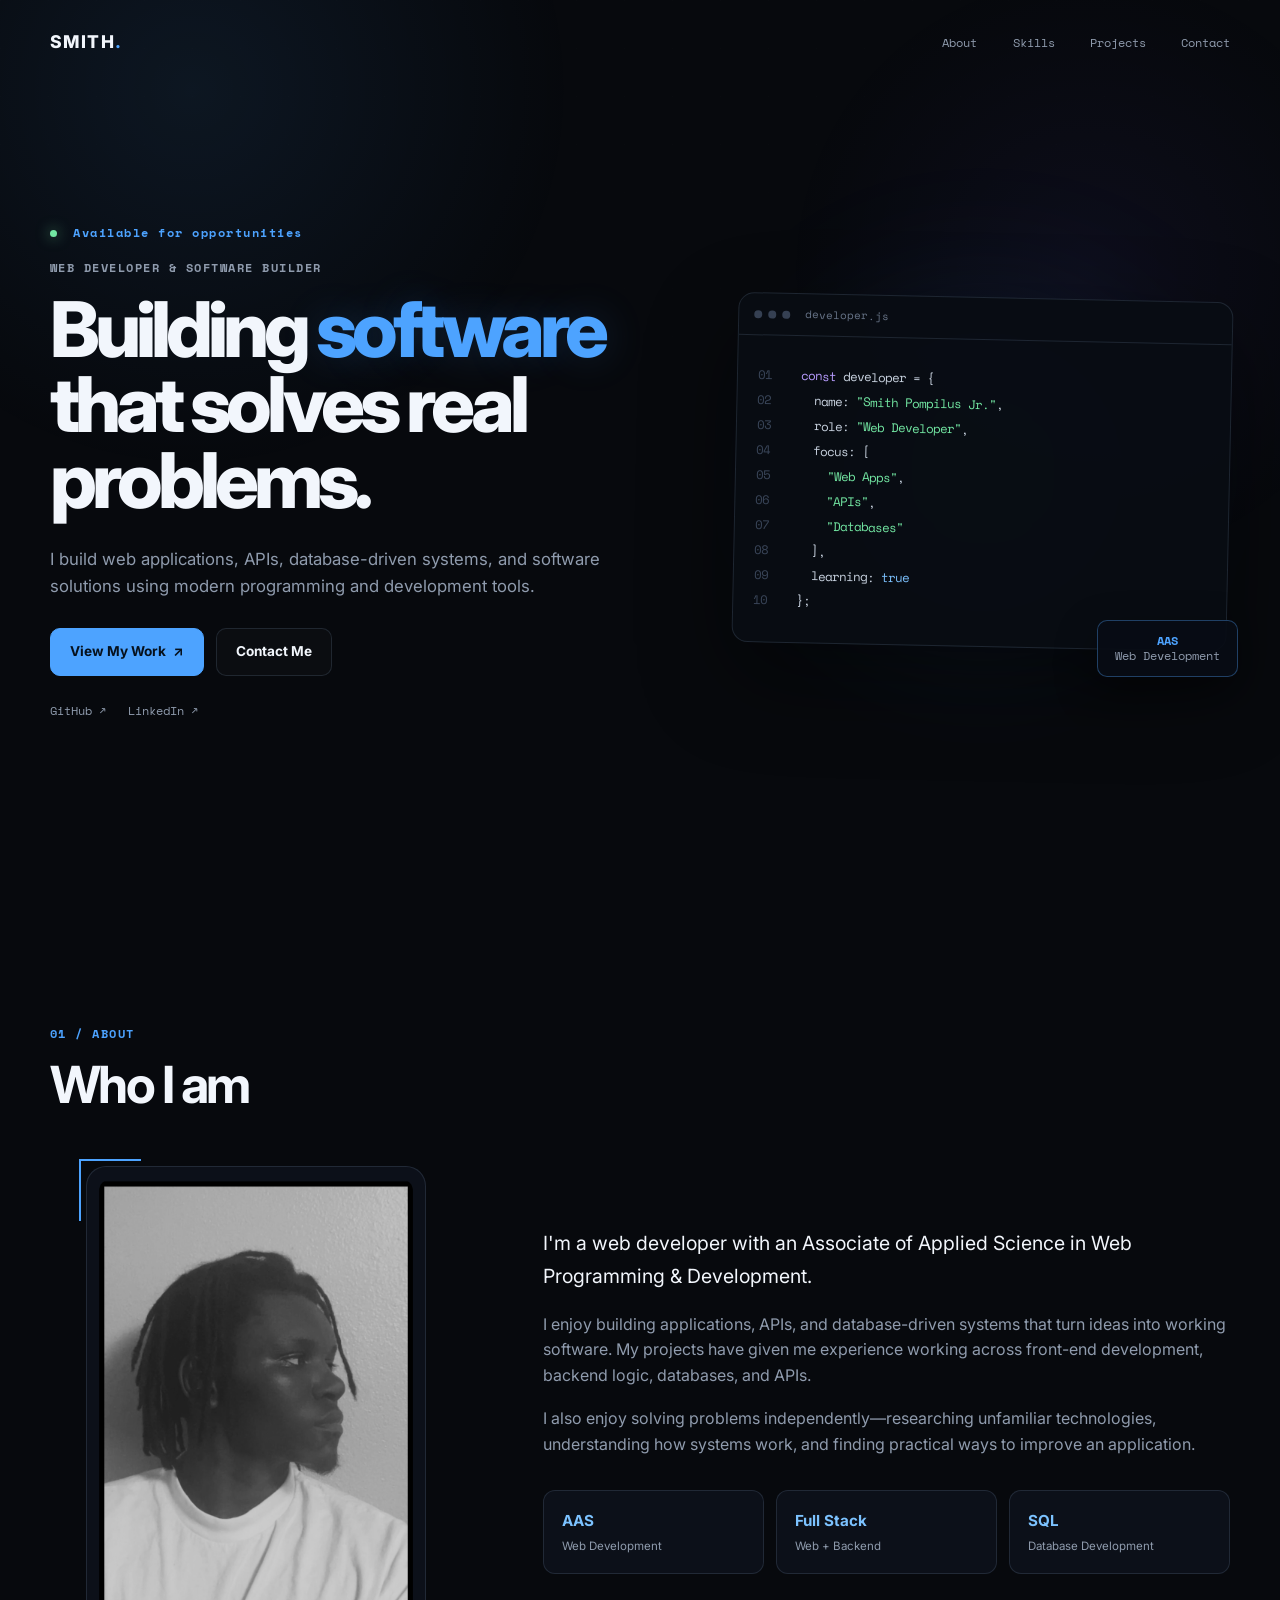
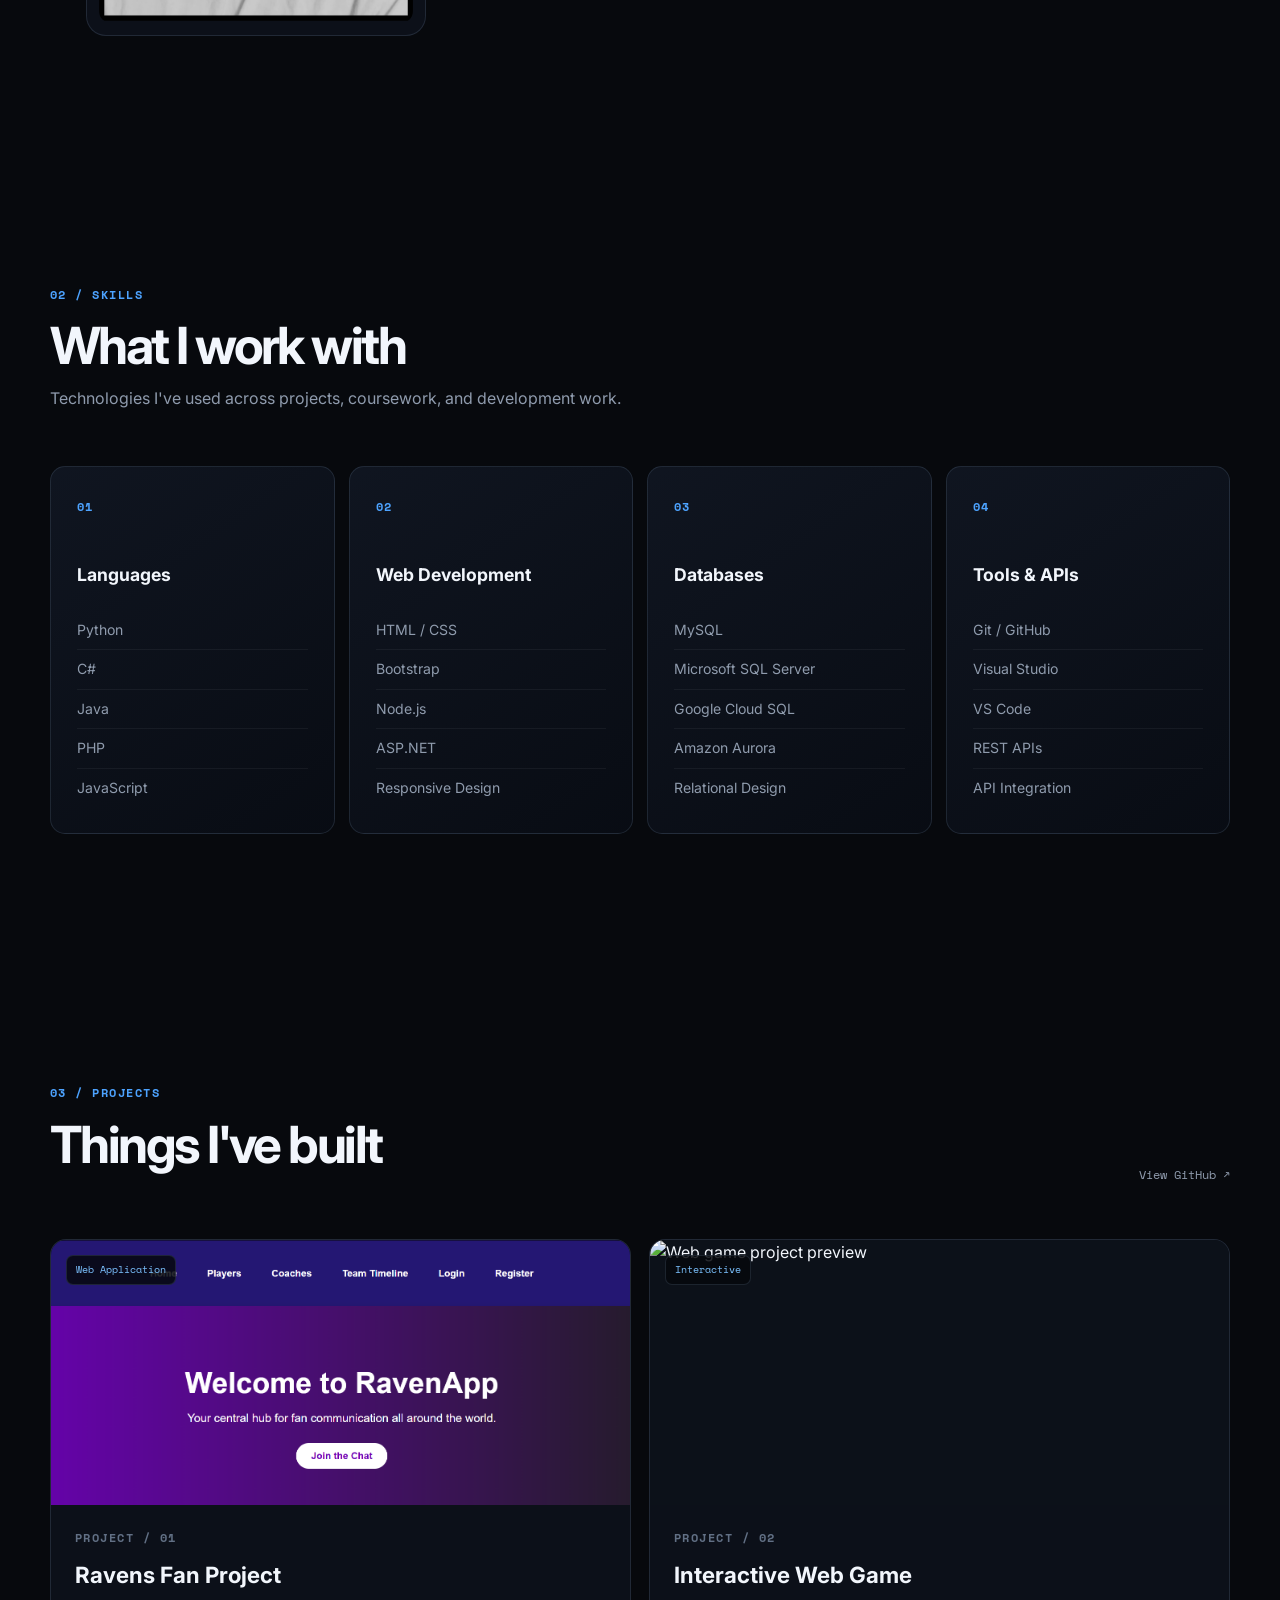
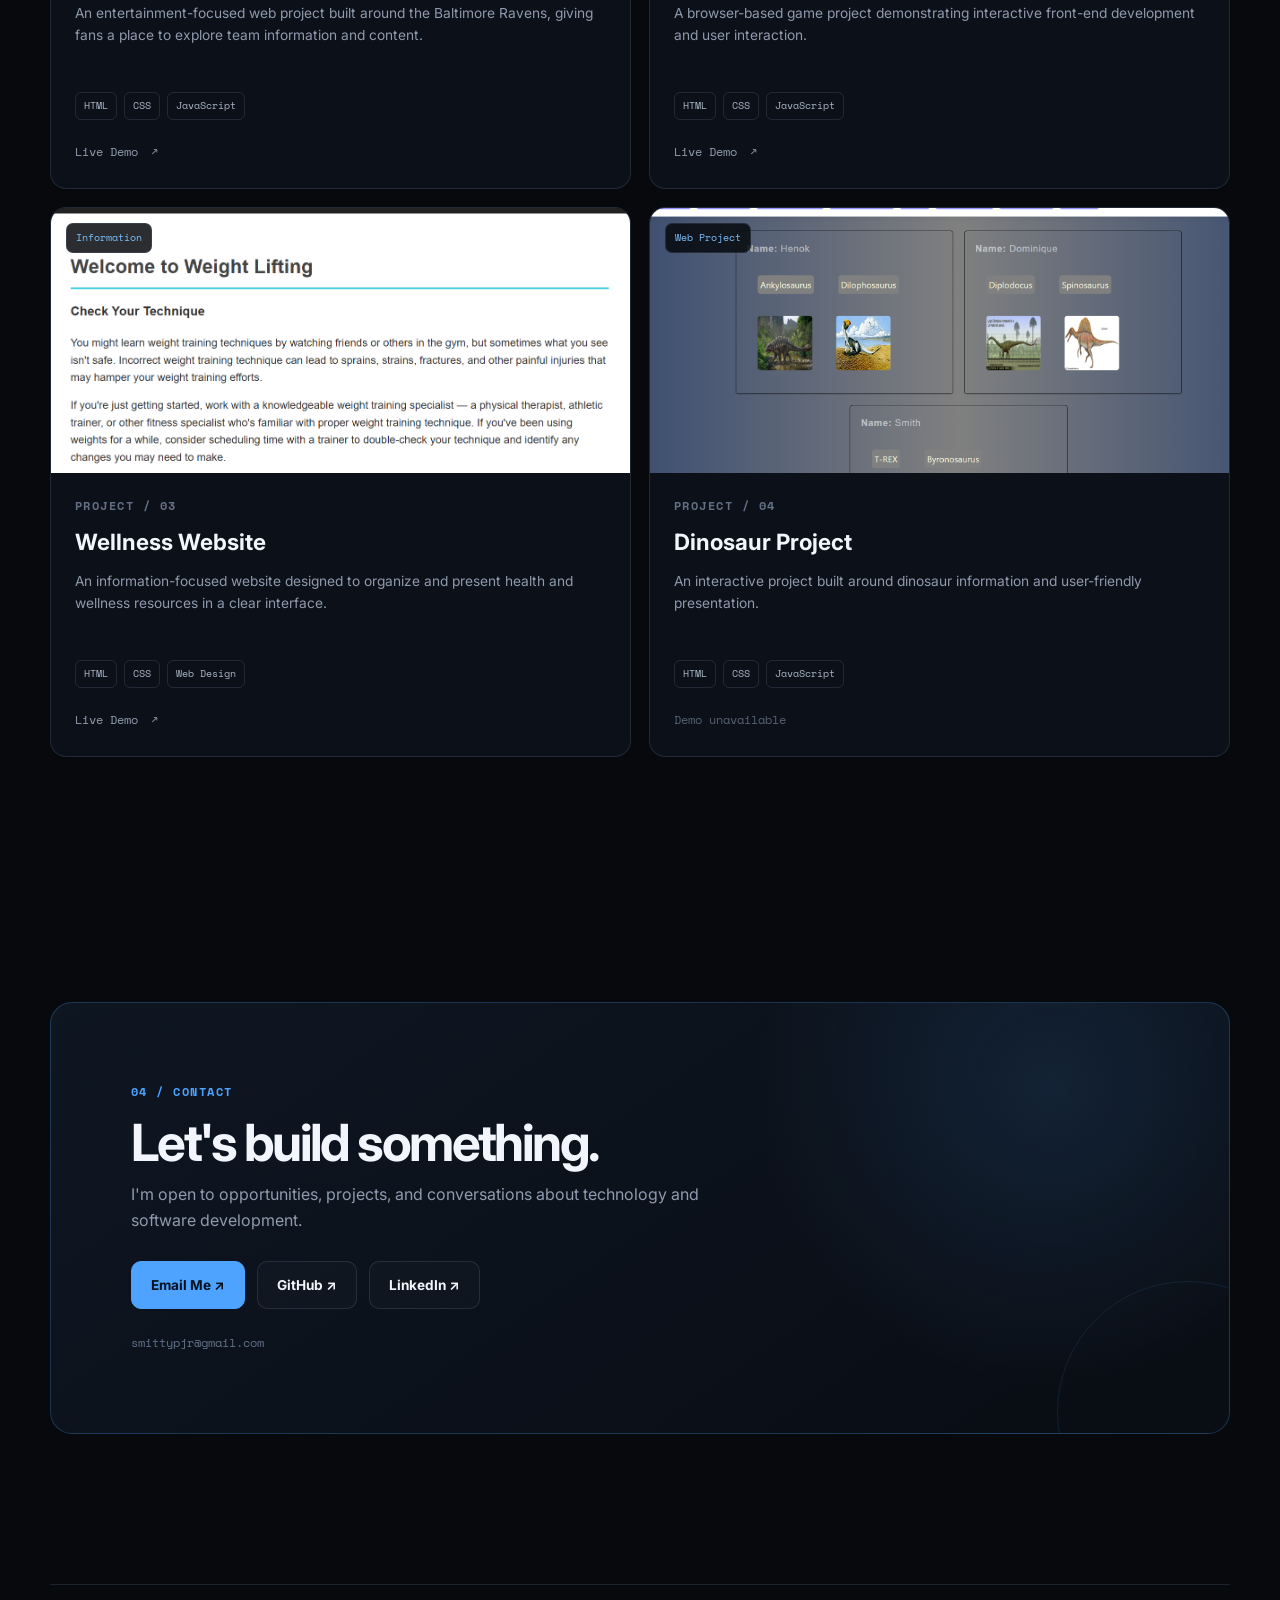
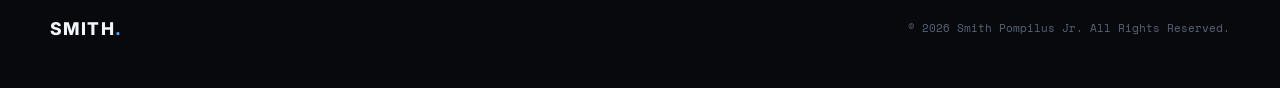
==== index.html @ b2de681a "new" ====
<!DOCTYPE html>
<html lang="en">
<head>
  <meta charset="UTF-8" />
  <meta name="viewport" content="width=device-width, initial-scale=1.0" />
  <meta name="description" content="Smith Pompilus Jr. — Web Developer & Software Builder." />
  <title>Smith Pompilus Jr. | Web Developer</title>
  <link rel="stylesheet" href="css/styles.css" />
  <link rel="stylesheet" href="css/mediaqueries.css" />
  <link rel="icon" type="image/x-icon" href="favicon.ico" />
</head>

<body>
  <div class="background-grid"></div>

  <nav id="desktop-nav" class="site-nav">
    <a class="logo" href="#profile">SMITH<span>.</span></a>
    <ul class="nav-links">
      <li><a href="#about">About</a></li>
      <li><a href="#skills">Skills</a></li>
      <li><a href="#projects">Projects</a></li>
      <li><a href="#contact">Contact</a></li>
    </ul>
  </nav>

  <nav id="hamburger-nav" class="site-nav">
    <a class="logo" href="#profile">SMITH<span>.</span></a>
    <div class="hamburger-menu">
      <button class="hamburger-icon" aria-label="Open navigation menu" onclick="toggleMenu()">
        <span></span><span></span><span></span>
      </button>
      <ul class="menu-links">
        <li><a href="#about" onclick="toggleMenu()">About</a></li>
        <li><a href="#skills" onclick="toggleMenu()">Skills</a></li>
        <li><a href="#projects" onclick="toggleMenu()">Projects</a></li>
        <li><a href="#contact" onclick="toggleMenu()">Contact</a></li>
      </ul>
    </div>
  </nav>

  <main>
    <section id="profile" class="hero section-shell">
      <div class="hero-copy">
        <p class="eyebrow"><span class="status-dot"></span> Available for opportunities</p>
        <p class="hero-kicker">WEB DEVELOPER &amp; SOFTWARE BUILDER</p>
        <h1>Building <span>software</span> that solves real problems.</h1>
        <p class="hero-description">
          I build web applications, APIs, database-driven systems, and software
          solutions using modern programming and development tools.
        </p>

        <div class="btn-container">
          <a class="btn btn-primary" href="#projects">View My Work <span>↗</span></a>
          <a class="btn btn-secondary" href="#contact">Contact Me</a>
        </div>

        <div id="socials-container" class="social-links">
          <a href="https://github.com/jr23ps?tab=repositories" target="_blank" rel="noopener noreferrer">GitHub ↗</a>
          <a href="https://www.linkedin.com/feed/" target="_blank" rel="noopener noreferrer">LinkedIn ↗</a>
        </div>
      </div>

      <div class="hero-visual">
        <div class="visual-glow"></div>
        <div class="code-window">
          <div class="window-bar">
            <div class="window-dots"><i></i><i></i><i></i></div>
            <span>developer.js</span>
          </div>
          <div class="code-content">
            <p><span class="line-number">01</span><span class="purple">const</span> developer = {</p>
            <p><span class="line-number">02</span>&nbsp;&nbsp;name: <span class="green">"Smith Pompilus Jr."</span>,</p>
            <p><span class="line-number">03</span>&nbsp;&nbsp;role: <span class="green">"Web Developer"</span>,</p>
            <p><span class="line-number">04</span>&nbsp;&nbsp;focus: [</p>
            <p><span class="line-number">05</span>&nbsp;&nbsp;&nbsp;&nbsp;<span class="green">"Web Apps"</span>,</p>
            <p><span class="line-number">06</span>&nbsp;&nbsp;&nbsp;&nbsp;<span class="green">"APIs"</span>,</p>
            <p><span class="line-number">07</span>&nbsp;&nbsp;&nbsp;&nbsp;<span class="green">"Databases"</span></p>
            <p><span class="line-number">08</span>&nbsp;&nbsp;],</p>
            <p><span class="line-number">09</span>&nbsp;&nbsp;learning: <span class="blue">true</span></p>
            <p><span class="line-number">10</span>};</p>
          </div>
        </div>
        <div class="hero-badge">AAS<br /><span>Web Development</span></div>
      </div>
    </section>

    <section id="about" class="section-shell content-section">
      <div class="section-heading">
        <p class="eyebrow">01 / ABOUT</p>
        <h2>Who I am</h2>
      </div>

      <div class="about-grid">
        <div class="about-image-wrap">
          <div class="image-frame">
            <img src="./assets/pic.PNG" alt="Smith Pompilus Jr." />
          </div>
        </div>

        <div class="about-copy">
          <p class="lead">
            I'm a web developer with an Associate of Applied Science in Web
            Programming &amp; Development.
          </p>
          <p>
            I enjoy building applications, APIs, and database-driven systems
            that turn ideas into working software. My projects have given me
            experience working across front-end development, backend logic,
            databases, and APIs.
          </p>
          <p>
            I also enjoy solving problems independently—researching unfamiliar
            technologies, understanding how systems work, and finding practical
            ways to improve an application.
          </p>

          <div class="about-stats">
            <div>
              <strong>AAS</strong>
              <span>Web Development</span>
            </div>
            <div>
              <strong>Full Stack</strong>
              <span>Web + Backend</span>
            </div>
            <div>
              <strong>SQL</strong>
              <span>Database Development</span>
            </div>
          </div>
        </div>
      </div>
    </section>

    <section id="skills" class="section-shell content-section">
      <div class="section-heading">
        <p class="eyebrow">02 / SKILLS</p>
        <h2>What I work with</h2>
        <p>Technologies I've used across projects, coursework, and development work.</p>
      </div>

      <div class="skills-grid">
        <article class="skill-card">
          <span class="skill-number">01</span>
          <h3>Languages</h3>
          <ul>
            <li>Python</li>
            <li>C#</li>
            <li>Java</li>
            <li>PHP</li>
            <li>JavaScript</li>
          </ul>
        </article>

        <article class="skill-card">
          <span class="skill-number">02</span>
          <h3>Web Development</h3>
          <ul>
            <li>HTML / CSS</li>
            <li>Bootstrap</li>
            <li>Node.js</li>
            <li>ASP.NET</li>
            <li>Responsive Design</li>
          </ul>
        </article>

        <article class="skill-card">
          <span class="skill-number">03</span>
          <h3>Databases</h3>
          <ul>
            <li>MySQL</li>
            <li>Microsoft SQL Server</li>
            <li>Google Cloud SQL</li>
            <li>Amazon Aurora</li>
            <li>Relational Design</li>
          </ul>
        </article>

        <article class="skill-card">
          <span class="skill-number">04</span>
          <h3>Tools &amp; APIs</h3>
          <ul>
            <li>Git / GitHub</li>
            <li>Visual Studio</li>
            <li>VS Code</li>
            <li>REST APIs</li>
            <li>API Integration</li>
          </ul>
        </article>
      </div>
    </section>

    <section id="projects" class="section-shell content-section">
      <div class="section-heading project-heading">
        <div>
          <p class="eyebrow">03 / PROJECTS</p>
          <h2>Things I've built</h2>
        </div>
        <a class="text-link" href="https://github.com/jr23ps?tab=repositories" target="_blank" rel="noopener noreferrer">View GitHub ↗</a>
      </div>

      <div class="projects-grid">
        <article class="project-card project-featured">
          <div class="project-image">
            <img src="./assets/RA.png" alt="Ravens project preview" />
            <span class="project-tag">Web Application</span>
          </div>
          <div class="project-body">
            <p class="project-index">PROJECT / 01</p>
            <h3>Ravens Fan Project</h3>
            <p>
              An entertainment-focused web project built around the Baltimore
              Ravens, giving fans a place to explore team information and content.
            </p>
            <div class="tech-tags"><span>HTML</span><span>CSS</span><span>JavaScript</span></div>
            <a class="project-link" href="https://smithpompilus.com/PMT/app/" target="_blank" rel="noopener noreferrer">Live Demo <span>↗</span></a>
          </div>
        </article>

        <article class="project-card">
          <div class="project-image">
            <img src="https://github.com/sergiss/hide-and-seek/blob/master/hide-and-seek.gif?raw=true" alt="Web game project preview" />
            <span class="project-tag">Interactive</span>
          </div>
          <div class="project-body">
            <p class="project-index">PROJECT / 02</p>
            <h3>Interactive Web Game</h3>
            <p>
              A browser-based game project demonstrating interactive front-end
              development and user interaction.
            </p>
            <div class="tech-tags"><span>HTML</span><span>CSS</span><span>JavaScript</span></div>
            <a class="project-link" href="https://jr23ps.github.io/hide-and-seek-master/" target="_blank" rel="noopener noreferrer">Live Demo <span>↗</span></a>
          </div>
        </article>

        <article class="project-card">
          <div class="project-image">
            <img src="./assets/WL.png" alt="Wellness project preview" />
            <span class="project-tag">Information</span>
          </div>
          <div class="project-body">
            <p class="project-index">PROJECT / 03</p>
            <h3>Wellness Website</h3>
            <p>
              An information-focused website designed to organize and present
              health and wellness resources in a clear interface.
            </p>
            <div class="tech-tags"><span>HTML</span><span>CSS</span><span>Web Design</span></div>
            <a class="project-link" href="https://smithpompilus.com/webscript/GroupProject/index.html" target="_blank" rel="noopener noreferrer">Live Demo <span>↗</span></a>
          </div>
        </article>

        <article class="project-card">
          <div class="project-image">
            <img src="./assets/SP.png" alt="Dinosaur project preview" />
            <span class="project-tag">Web Project</span>
          </div>
          <div class="project-body">
            <p class="project-index">PROJECT / 04</p>
            <h3>Dinosaur Project</h3>
            <p>
              An interactive project built around dinosaur information and
              user-friendly presentation.
            </p>
            <div class="tech-tags"><span>HTML</span><span>CSS</span><span>JavaScript</span></div>
            <span class="project-link disabled">Demo unavailable</span>
          </div>
        </article>
      </div>
    </section>

    <section id="contact" class="section-shell contact-section">
      <div class="contact-panel">
        <p class="eyebrow">04 / CONTACT</p>
        <h2>Let's build something.</h2>
        <p>
          I'm open to opportunities, projects, and conversations about
          technology and software development.
        </p>

        <div class="contact-actions">
          <a class="btn btn-primary" href="mailto:smittypjr@gmail.com">Email Me ↗</a>
          <a class="btn btn-secondary" href="https://github.com/jr23ps?tab=repositories" target="_blank" rel="noopener noreferrer">GitHub ↗</a>
          <a class="btn btn-secondary" href="https://www.linkedin.com/feed/" target="_blank" rel="noopener noreferrer">LinkedIn ↗</a>
        </div>

        <p class="contact-email">smittypjr@gmail.com</p>
      </div>
    </section>
  </main>

  <footer>
    <a class="logo" href="#profile">SMITH<span>.</span></a>
    <p>© 2026 Smith Pompilus Jr. All Rights Reserved.</p>
  </footer>

  <script src="script.js"></script>
</body>
</html>
---- css/styles.css ----
@import url("https://fonts.googleapis.com/css2?family=Inter:wght@400;500;600;700;800&family=Space+Mono:wght@400;700&display=swap");

:root {
  --bg: #07090d;
  --bg-soft: #0b0f16;
  --card: rgba(14, 19, 29, 0.82);
  --card-hover: #101827;
  --border: rgba(130, 154, 190, 0.18);
  --text: #f2f6fc;
  --muted: #8f9bad;
  --accent: #4da3ff;
  --accent-bright: #7cc2ff;
  --accent-soft: rgba(77, 163, 255, 0.12);
  --green: #72e6a2;
  --purple: #b89cff;
  --max-width: 1180px;
}

* {
  box-sizing: border-box;
  margin: 0;
  padding: 0;
}

html {
  scroll-behavior: smooth;
  scroll-padding-top: 90px;
}

body {
  min-height: 100vh;
  overflow-x: hidden;
  background: var(--bg);
  color: var(--text);
  font-family: "Inter", sans-serif;
  line-height: 1.6;
}

body::before {
  position: fixed;
  inset: 0;
  z-index: -3;
  content: "";
  background:
    radial-gradient(circle at 15% 10%, rgba(77, 163, 255, 0.09), transparent 28%),
    radial-gradient(circle at 85% 30%, rgba(122, 92, 255, 0.06), transparent 24%);
  pointer-events: none;
}

.background-grid {
  position: fixed;
  inset: 0;
  z-index: -2;
  opacity: 0.32;
  background-image:
    linear-gradient(rgba(255,255,255,0.025) 1px, transparent 1px),
    linear-gradient(90deg, rgba(255,255,255,0.025) 1px, transparent 1px);
  background-size: 48px 48px;
  mask-image: linear-gradient(to bottom, black, transparent 90%);
  pointer-events: none;
}

a {
  color: inherit;
  text-decoration: none;
}

button,
a {
  -webkit-tap-highlight-color: transparent;
}

.site-nav {
  width: min(var(--max-width), calc(100% - 48px));
  height: 84px;
  margin: 0 auto;
  display: flex;
  align-items: center;
  justify-content: space-between;
  position: relative;
  z-index: 10;
}

.logo {
  color: var(--text);
  font-size: 1.1rem;
  font-weight: 800;
  letter-spacing: 0.08em;
}

.logo span {
  color: var(--accent);
}

.nav-links {
  display: flex;
  list-style: none;
  gap: 2.2rem;
}

.nav-links a {
  color: var(--muted);
  font-family: "Space Mono", monospace;
  font-size: 0.78rem;
  transition: color 200ms ease;
}

.nav-links a:hover {
  color: var(--accent-bright);
}

#hamburger-nav {
  display: none;
}

.hamburger-menu {
  position: relative;
}

.hamburger-icon {
  width: 40px;
  height: 40px;
  border: 1px solid var(--border);
  border-radius: 10px;
  background: var(--card);
  display: flex;
  flex-direction: column;
  justify-content: center;
  gap: 5px;
  padding: 0 10px;
  cursor: pointer;
}

.hamburger-icon span {
  width: 100%;
  height: 2px;
  background: var(--text);
  transition: 200ms ease;
}

.menu-links {
  position: absolute;
  top: 50px;
  right: 0;
  width: 190px;
  list-style: none;
  padding: 8px;
  border: 1px solid var(--border);
  border-radius: 14px;
  background: rgba(10, 14, 21, 0.97);
  box-shadow: 0 20px 60px rgba(0,0,0,0.45);
  opacity: 0;
  transform: translateY(-8px);
  pointer-events: none;
  transition: 180ms ease;
}

.menu-links.open {
  opacity: 1;
  transform: translateY(0);
  pointer-events: auto;
}

.menu-links a {
  display: block;
  padding: 11px 13px;
  border-radius: 9px;
  color: var(--muted);
  font-family: "Space Mono", monospace;
  font-size: 0.8rem;
}

.menu-links a:hover {
  background: var(--accent-soft);
  color: var(--accent-bright);
}

.hamburger-icon.open span:first-child {
  transform: translateY(7px) rotate(45deg);
}

.hamburger-icon.open span:nth-child(2) {
  opacity: 0;
}

.hamburger-icon.open span:last-child {
  transform: translateY(-7px) rotate(-45deg);
}

.section-shell {
  width: min(var(--max-width), calc(100% - 48px));
  margin: 0 auto;
}

.hero {
  min-height: calc(100vh - 84px);
  display: grid;
  grid-template-columns: 1.1fr 0.9fr;
  align-items: center;
  gap: 80px;
  padding: 70px 0 110px;
}

.hero-copy {
  max-width: 680px;
}

.eyebrow,
.hero-kicker,
.project-index,
.skill-number {
  color: var(--accent);
  font-family: "Space Mono", monospace;
  font-size: 0.72rem;
  font-weight: 700;
  letter-spacing: 0.13em;
}

.eyebrow {
  margin-bottom: 16px;
}

.status-dot {
  display: inline-block;
  width: 7px;
  height: 7px;
  margin-right: 8px;
  border-radius: 50%;
  background: var(--green);
  box-shadow: 0 0 14px rgba(114, 230, 162, 0.7);
}

.hero-kicker {
  margin-bottom: 15px;
  color: var(--muted);
}

.hero h1 {
  max-width: 760px;
  font-size: clamp(3rem, 6vw, 5.7rem);
  line-height: 0.98;
  letter-spacing: -0.065em;
  font-weight: 800;
}

.hero h1 span {
  color: var(--accent);
  text-shadow: 0 0 40px rgba(77, 163, 255, 0.18);
}

.hero-description {
  max-width: 610px;
  margin: 28px 0;
  color: var(--muted);
  font-size: 1.05rem;
}

.btn-container,
.contact-actions {
  display: flex;
  flex-wrap: wrap;
  gap: 12px;
}

.btn {
  display: inline-flex;
  align-items: center;
  justify-content: center;
  min-height: 48px;
  padding: 0 19px;
  border-radius: 10px;
  border: 1px solid var(--border);
  font-size: 0.85rem;
  font-weight: 700;
  transition: 200ms ease;
}

.btn span {
  margin-left: 7px;
}

.btn-primary {
  color: #06111d;
  border-color: var(--accent);
  background: var(--accent);
}

.btn-primary:hover {
  background: var(--accent-bright);
  box-shadow: 0 0 28px rgba(77, 163, 255, 0.25);
  transform: translateY(-2px);
}

.btn-secondary {
  color: var(--text);
  background: rgba(255,255,255,0.02);
}

.btn-secondary:hover {
  border-color: rgba(77, 163, 255, 0.5);
  color: var(--accent-bright);
  transform: translateY(-2px);
}

.social-links {
  display: flex;
  gap: 22px;
  margin-top: 25px;
}

.social-links a,
.text-link,
.project-link {
  color: var(--muted);
  font-family: "Space Mono", monospace;
  font-size: 0.75rem;
  transition: color 200ms ease;
}

.social-links a:hover,
.text-link:hover,
.project-link:hover {
  color: var(--accent-bright);
}

.hero-visual {
  position: relative;
  display: flex;
  align-items: center;
  justify-content: center;
  min-height: 480px;
}

.visual-glow {
  position: absolute;
  width: 320px;
  height: 320px;
  border-radius: 50%;
  background: rgba(77, 163, 255, 0.12);
  filter: blur(80px);
}

.code-window {
  position: relative;
  width: min(100%, 500px);
  border: 1px solid var(--border);
  border-radius: 16px;
  overflow: hidden;
  background: rgba(9, 13, 20, 0.94);
  box-shadow: 0 35px 90px rgba(0,0,0,0.45);
  transform: rotate(1.2deg);
}

.window-bar {
  height: 42px;
  display: flex;
  align-items: center;
  gap: 15px;
  padding: 0 15px;
  border-bottom: 1px solid var(--border);
  color: #687589;
  font-family: "Space Mono", monospace;
  font-size: 0.68rem;
}

.window-dots {
  display: flex;
  gap: 6px;
}

.window-dots i {
  width: 8px;
  height: 8px;
  display: block;
  border-radius: 50%;
  background: #354052;
}

.code-content {
  padding: 28px 20px;
  font-family: "Space Mono", monospace;
  font-size: clamp(0.62rem, 1.4vw, 0.78rem);
  line-height: 2;
  color: #c8d2df;
}

.code-content p {
  white-space: nowrap;
}

.line-number {
  display: inline-block;
  width: 28px;
  margin-right: 15px;
  color: #394558;
  user-select: none;
}

.purple { color: var(--purple); }
.green { color: var(--green); }
.blue { color: var(--accent-bright); }

.hero-badge {
  position: absolute;
  right: -8px;
  bottom: 35px;
  padding: 13px 17px;
  border: 1px solid rgba(77, 163, 255, 0.35);
  border-radius: 10px;
  background: rgba(8, 13, 21, 0.92);
  color: var(--accent);
  font-family: "Space Mono", monospace;
  font-size: 0.72rem;
  font-weight: 700;
  line-height: 1.25;
  text-align: center;
  box-shadow: 0 15px 40px rgba(0,0,0,0.35);
}

.hero-badge span {
  color: var(--muted);
  font-weight: 400;
}

.content-section {
  padding: 125px 0;
}

.section-heading {
  margin-bottom: 55px;
}

.section-heading h2,
.contact-panel h2 {
  margin-bottom: 14px;
  font-size: clamp(2.2rem, 4vw, 3.7rem);
  line-height: 1;
  letter-spacing: -0.05em;
}

.section-heading > p:last-child {
  max-width: 650px;
  color: var(--muted);
}

.about-grid {
  display: grid;
  grid-template-columns: 0.75fr 1.25fr;
  align-items: center;
  gap: 80px;
}

.about-image-wrap {
  display: flex;
  justify-content: center;
}

.image-frame {
  position: relative;
  width: min(100%, 340px);
  padding: 12px;
  border: 1px solid var(--border);
  border-radius: 20px;
  background: var(--card);
}

.image-frame::before {
  position: absolute;
  top: -8px;
  left: -8px;
  width: 60px;
  height: 60px;
  border-top: 2px solid var(--accent);
  border-left: 2px solid var(--accent);
  content: "";
}

.image-frame img {
  display: block;
  width: 100%;
  border-radius: 12px;
  filter: saturate(0.85);
}

.about-copy {
  max-width: 700px;
}

.about-copy p {
  margin-bottom: 18px;
  color: var(--muted);
}

.about-copy .lead {
  color: var(--text);
  font-size: 1.22rem;
  line-height: 1.7;
}

.about-stats {
  display: grid;
  grid-template-columns: repeat(3, 1fr);
  gap: 12px;
  margin-top: 32px;
}

.about-stats div {
  padding: 18px;
  border: 1px solid var(--border);
  border-radius: 12px;
  background: var(--card);
}

.about-stats strong,
.about-stats span {
  display: block;
}

.about-stats strong {
  color: var(--accent-bright);
  font-size: 0.95rem;
}

.about-stats span {
  margin-top: 4px;
  color: var(--muted);
  font-size: 0.72rem;
}

.skills-grid {
  display: grid;
  grid-template-columns: repeat(4, 1fr);
  gap: 14px;
}

.skill-card {
  min-height: 285px;
  padding: 26px;
  border: 1px solid var(--border);
  border-radius: 15px;
  background: linear-gradient(145deg, rgba(17, 23, 34, 0.92), rgba(9, 13, 20, 0.92));
  transition: 220ms ease;
}

.skill-card:hover {
  border-color: rgba(77, 163, 255, 0.42);
  transform: translateY(-5px);
  box-shadow: 0 18px 50px rgba(0,0,0,0.28);
}

.skill-card h3 {
  margin: 42px 0 22px;
  font-size: 1.1rem;
}

.skill-card ul {
  list-style: none;
}

.skill-card li {
  padding: 8px 0;
  border-bottom: 1px solid rgba(255,255,255,0.05);
  color: var(--muted);
  font-size: 0.88rem;
}

.skill-card li:last-child {
  border-bottom: 0;
}

.project-heading {
  display: flex;
  justify-content: space-between;
  align-items: end;
}

.projects-grid {
  display: grid;
  grid-template-columns: repeat(2, 1fr);
  gap: 18px;
}

.project-card {
  overflow: hidden;
  border: 1px solid var(--border);
  border-radius: 16px;
  background: var(--card);
  transition: 220ms ease;
}

.project-card:hover {
  border-color: rgba(77, 163, 255, 0.4);
  transform: translateY(-5px);
}

.project-image {
  position: relative;
  height: 265px;
  overflow: hidden;
  background: #0c1119;
}

.project-image img {
  width: 100%;
  height: 100%;
  display: block;
  object-fit: cover;
  transition: transform 400ms ease;
}

.project-card:hover .project-image img {
  transform: scale(1.035);
}

.project-tag {
  position: absolute;
  left: 15px;
  top: 15px;
  padding: 6px 9px;
  border: 1px solid var(--border);
  border-radius: 7px;
  background: rgba(6, 9, 14, 0.85);
  color: var(--accent-bright);
  font-family: "Space Mono", monospace;
  font-size: 0.62rem;
}

.project-body {
  padding: 24px;
}

.project-index {
  color: #627085;
  margin-bottom: 9px;
}

.project-body h3 {
  margin-bottom: 10px;
  font-size: 1.4rem;
}

.project-body p:not(.project-index) {
  min-height: 72px;
  color: var(--muted);
  font-size: 0.86rem;
}

.tech-tags {
  display: flex;
  flex-wrap: wrap;
  gap: 7px;
  margin: 18px 0;
}

.tech-tags span {
  padding: 5px 8px;
  border: 1px solid var(--border);
  border-radius: 6px;
  color: #aab6c6;
  font-family: "Space Mono", monospace;
  font-size: 0.62rem;
}

.project-link {
  display: inline-block;
}

.project-link span {
  margin-left: 6px;
}

.project-link.disabled {
  color: #566173;
  cursor: default;
}

.contact-section {
  padding: 120px 0 150px;
}

.contact-panel {
  position: relative;
  overflow: hidden;
  padding: clamp(35px, 7vw, 80px);
  border: 1px solid rgba(77, 163, 255, 0.25);
  border-radius: 22px;
  background:
    radial-gradient(circle at 85% 20%, rgba(77,163,255,0.12), transparent 28%),
    linear-gradient(145deg, #0e1622, #090d14);
}

.contact-panel::after {
  position: absolute;
  right: -90px;
  bottom: -110px;
  width: 260px;
  height: 260px;
  border: 1px solid rgba(77,163,255,0.12);
  border-radius: 50%;
  content: "";
}

.contact-panel h2 {
  max-width: 650px;
}

.contact-panel > p:not(.eyebrow):not(.contact-email) {
  max-width: 600px;
  margin-bottom: 28px;
  color: var(--muted);
}

.contact-email {
  margin-top: 24px;
  color: #617086;
  font-family: "Space Mono", monospace;
  font-size: 0.75rem;
}

footer {
  width: min(var(--max-width), calc(100% - 48px));
  margin: 0 auto;
  padding: 30px 0 45px;
  display: flex;
  align-items: center;
  justify-content: space-between;
  border-top: 1px solid var(--border);
}

footer p {
  color: #596578;
  font-family: "Space Mono", monospace;
  font-size: 0.68rem;
}
---- css/mediaqueries.css ----
@media screen and (max-width: 1050px) {
  #desktop-nav {
    display: none;
  }

  #hamburger-nav {
    display: flex;
  }

  .hero {
    grid-template-columns: 1fr;
    gap: 35px;
    padding-top: 55px;
  }

  .hero-copy {
    max-width: 800px;
  }

  .hero-visual {
    min-height: auto;
    padding-bottom: 20px;
  }

  .code-window {
    max-width: 600px;
  }

  .hero-badge {
    right: calc(50% - 310px);
  }

  .about-grid {
    grid-template-columns: 1fr;
    gap: 45px;
  }

  .about-image-wrap {
    justify-content: flex-start;
  }

  .about-copy {
    max-width: 850px;
  }

  .skills-grid {
    grid-template-columns: repeat(2, 1fr);
  }
}

@media screen and (max-width: 720px) {
  .site-nav,
  .section-shell,
  footer {
    width: min(100% - 32px, var(--max-width));
  }

  .hero {
    min-height: auto;
    padding: 45px 0 80px;
  }

  .hero h1 {
    font-size: clamp(2.8rem, 13vw, 4.4rem);
  }

  .hero-description {
    font-size: 0.95rem;
  }

  .hero-visual {
    min-height: 330px;
  }

  .code-window {
    transform: none;
  }

  .code-content {
    padding: 22px 12px;
    overflow-x: auto;
  }

  .hero-badge {
    right: -3px;
    bottom: 5px;
  }

  .content-section {
    padding: 85px 0;
  }

  .section-heading {
    margin-bottom: 38px;
  }

  .section-heading h2,
  .contact-panel h2 {
    font-size: 2.35rem;
  }

  .about-stats {
    grid-template-columns: 1fr;
  }

  .skills-grid,
  .projects-grid {
    grid-template-columns: 1fr;
  }

  .skill-card {
    min-height: auto;
  }

  .project-image {
    height: 220px;
  }

  .project-body p:not(.project-index) {
    min-height: auto;
  }

  .project-heading {
    align-items: flex-start;
    gap: 20px;
    flex-direction: column;
  }

  .contact-section {
    padding: 80px 0 100px;
  }

  .contact-panel {
    padding: 32px 24px;
  }

  footer {
    align-items: flex-start;
    gap: 15px;
    flex-direction: column;
  }
}

@media screen and (max-width: 430px) {
  .hero {
    padding-top: 35px;
  }

  .hero h1 {
    font-size: 2.65rem;
  }

  .btn-container .btn {
    width: 100%;
  }

  .social-links {
    gap: 15px;
  }

  .code-content {
    font-size: 0.58rem;
  }

  .line-number {
    width: 20px;
    margin-right: 8px;
  }

  .hero-badge {
    position: relative;
    right: auto;
    bottom: auto;
    margin: -25px 0 0 auto;
  }

  .image-frame {
    width: 85%;
  }
}
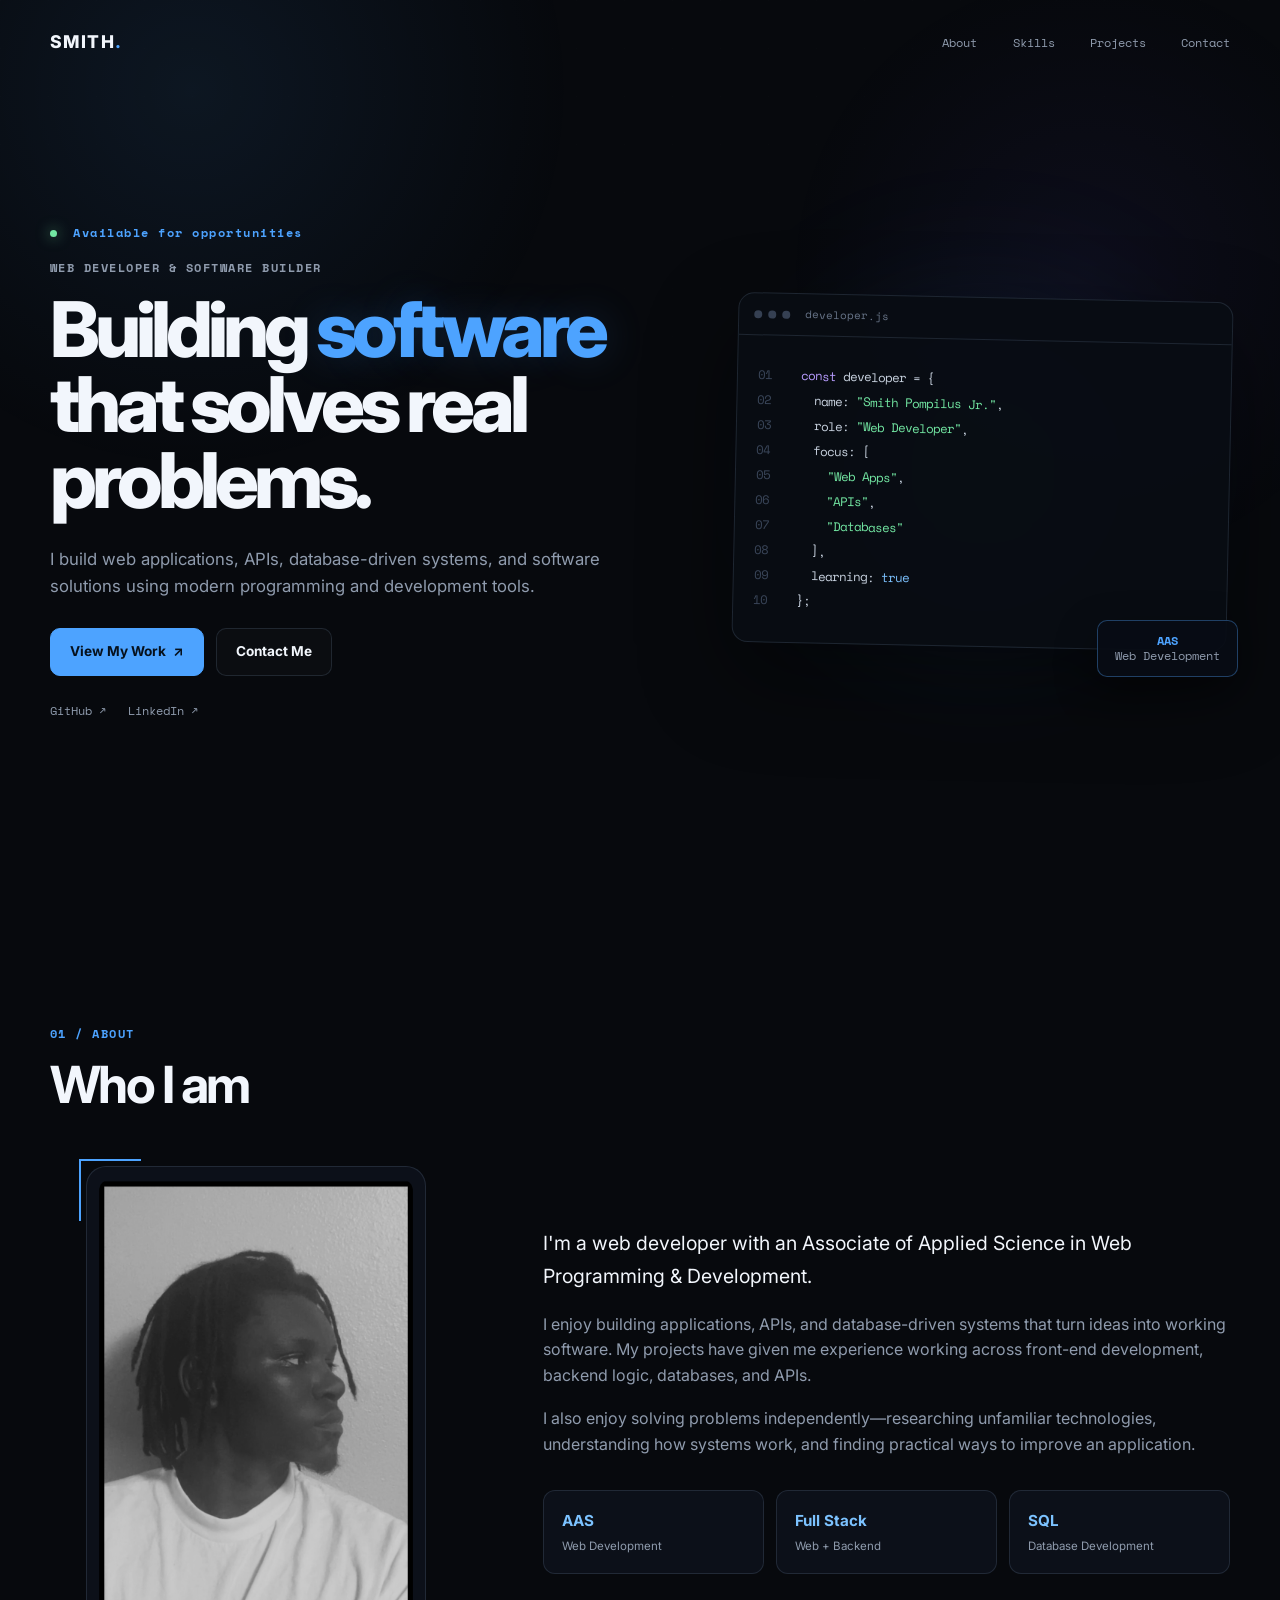
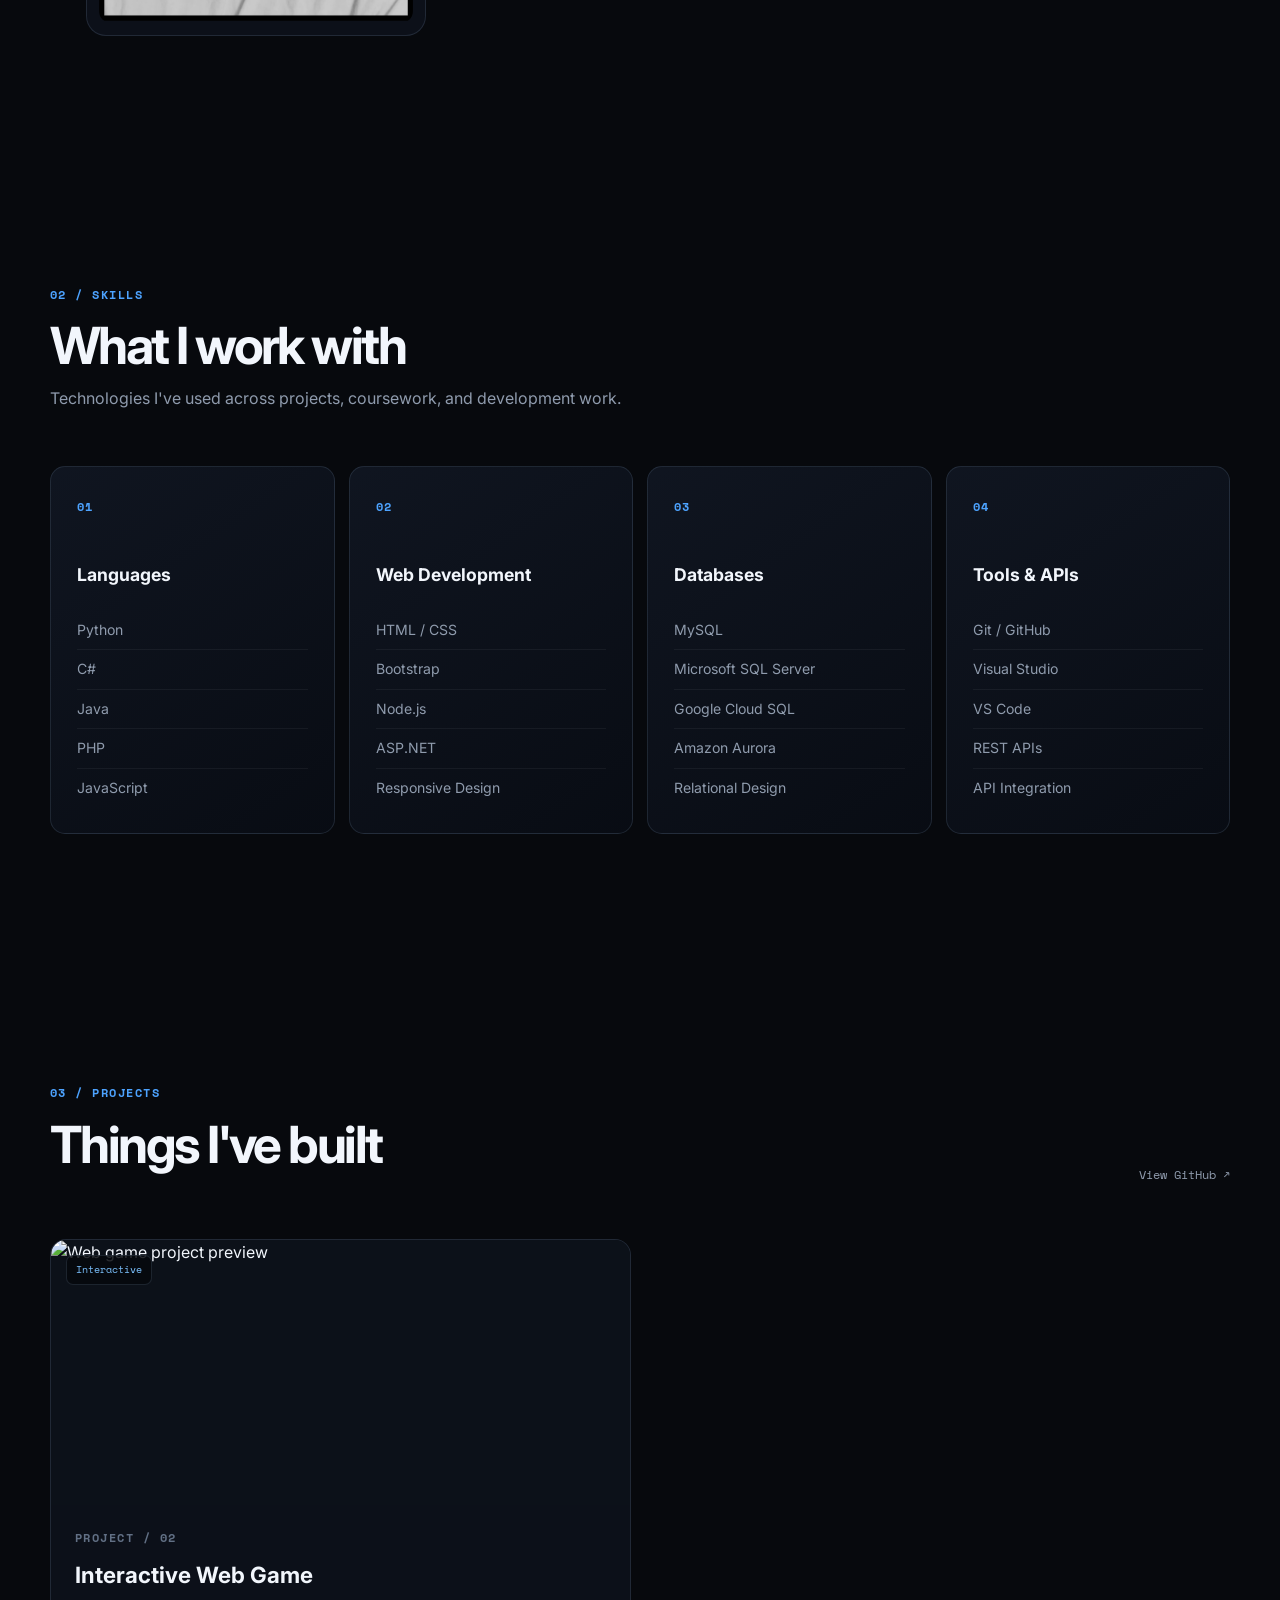
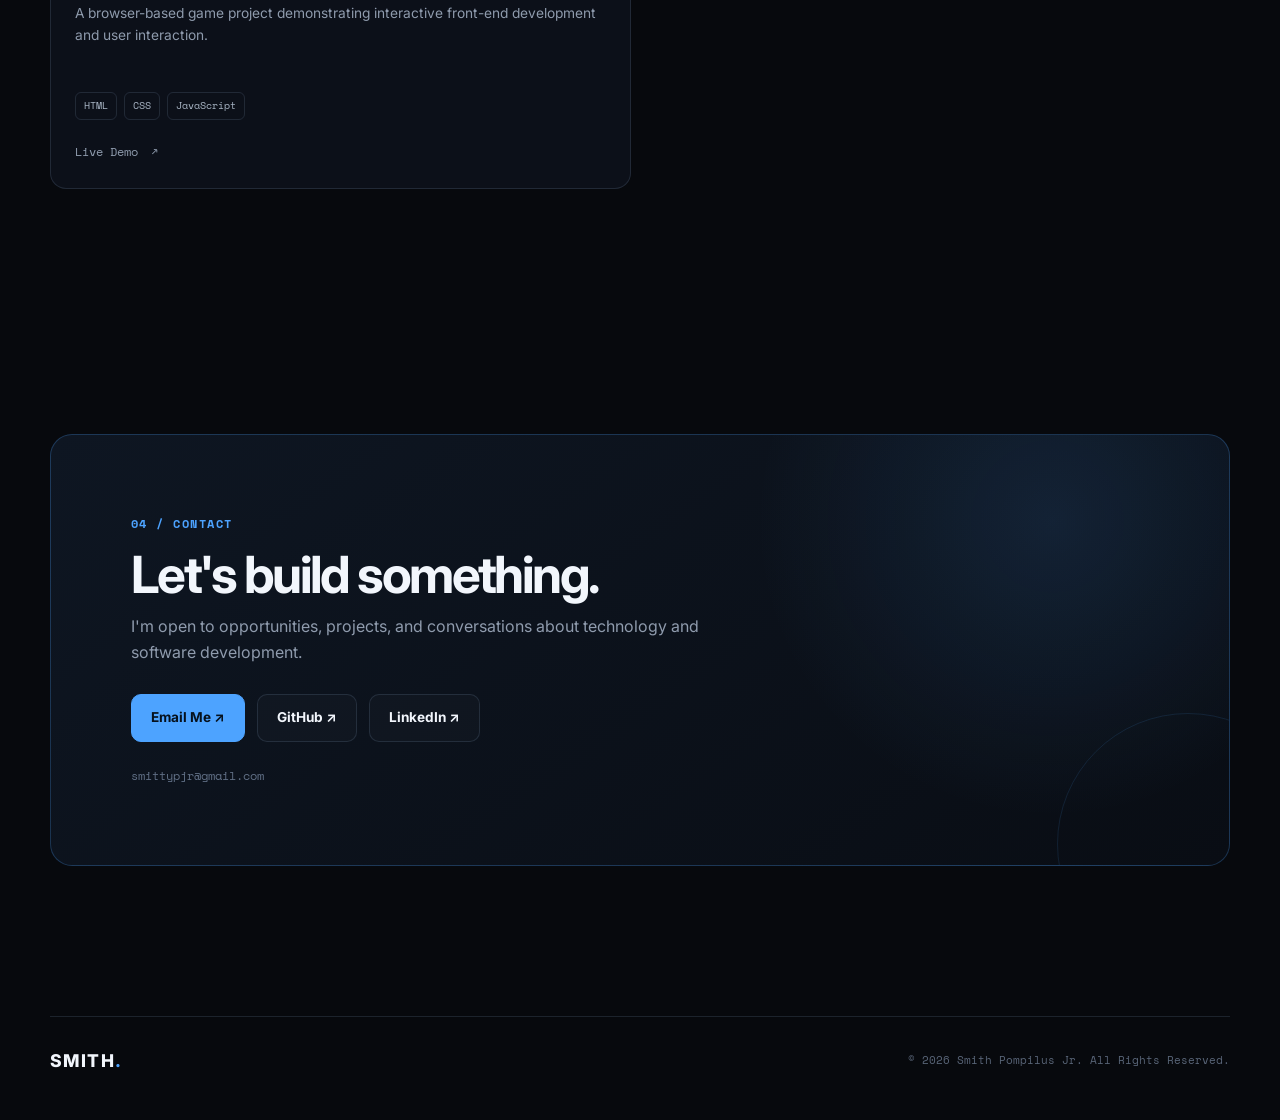
==== commit 8f42b8e8: "new" ====
--- a/index.html
+++ b/index.html
@@ -200,7 +200,7 @@
       </div>
 
       <div class="projects-grid">
-        <article class="project-card project-featured">
+        <!--<article class="project-card project-featured">
           <div class="project-image">
             <img src="./assets/RA.png" alt="Ravens project preview" />
             <span class="project-tag">Web Application</span>
@@ -215,7 +215,7 @@
             <div class="tech-tags"><span>HTML</span><span>CSS</span><span>JavaScript</span></div>
             <a class="project-link" href="https://smithpompilus.com/PMT/app/" target="_blank" rel="noopener noreferrer">Live Demo <span>↗</span></a>
           </div>
-        </article>
+        </article>-->
 
         <article class="project-card">
           <div class="project-image">
@@ -234,7 +234,7 @@
           </div>
         </article>
 
-        <article class="project-card">
+        <!--<article class="project-card">
           <div class="project-image">
             <img src="./assets/WL.png" alt="Wellness project preview" />
             <span class="project-tag">Information</span>
@@ -249,9 +249,9 @@
             <div class="tech-tags"><span>HTML</span><span>CSS</span><span>Web Design</span></div>
             <a class="project-link" href="https://smithpompilus.com/webscript/GroupProject/index.html" target="_blank" rel="noopener noreferrer">Live Demo <span>↗</span></a>
           </div>
-        </article>
-
-        <article class="project-card">
+        </article>-->
+
+        <!--<article class="project-card">
           <div class="project-image">
             <img src="./assets/SP.png" alt="Dinosaur project preview" />
             <span class="project-tag">Web Project</span>
@@ -266,7 +266,7 @@
             <div class="tech-tags"><span>HTML</span><span>CSS</span><span>JavaScript</span></div>
             <span class="project-link disabled">Demo unavailable</span>
           </div>
-        </article>
+        </article>-->
       </div>
     </section>
 
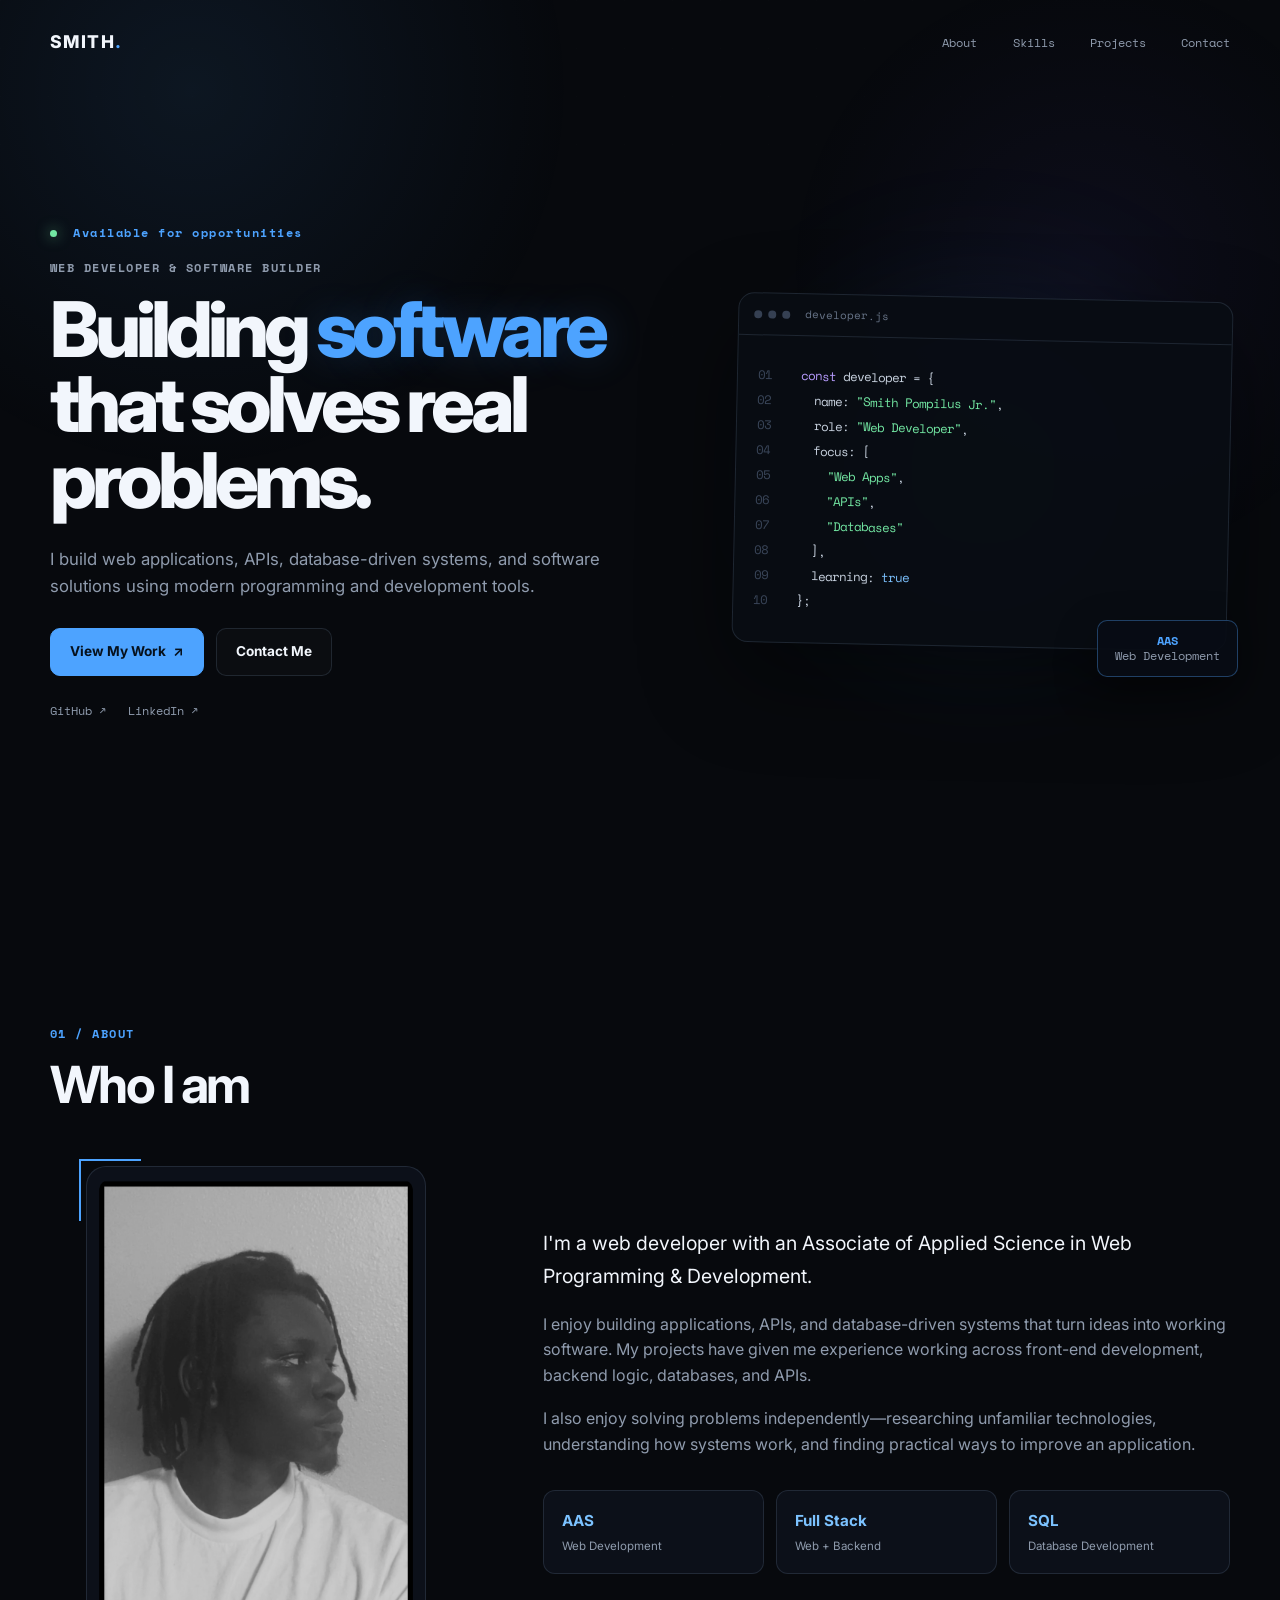
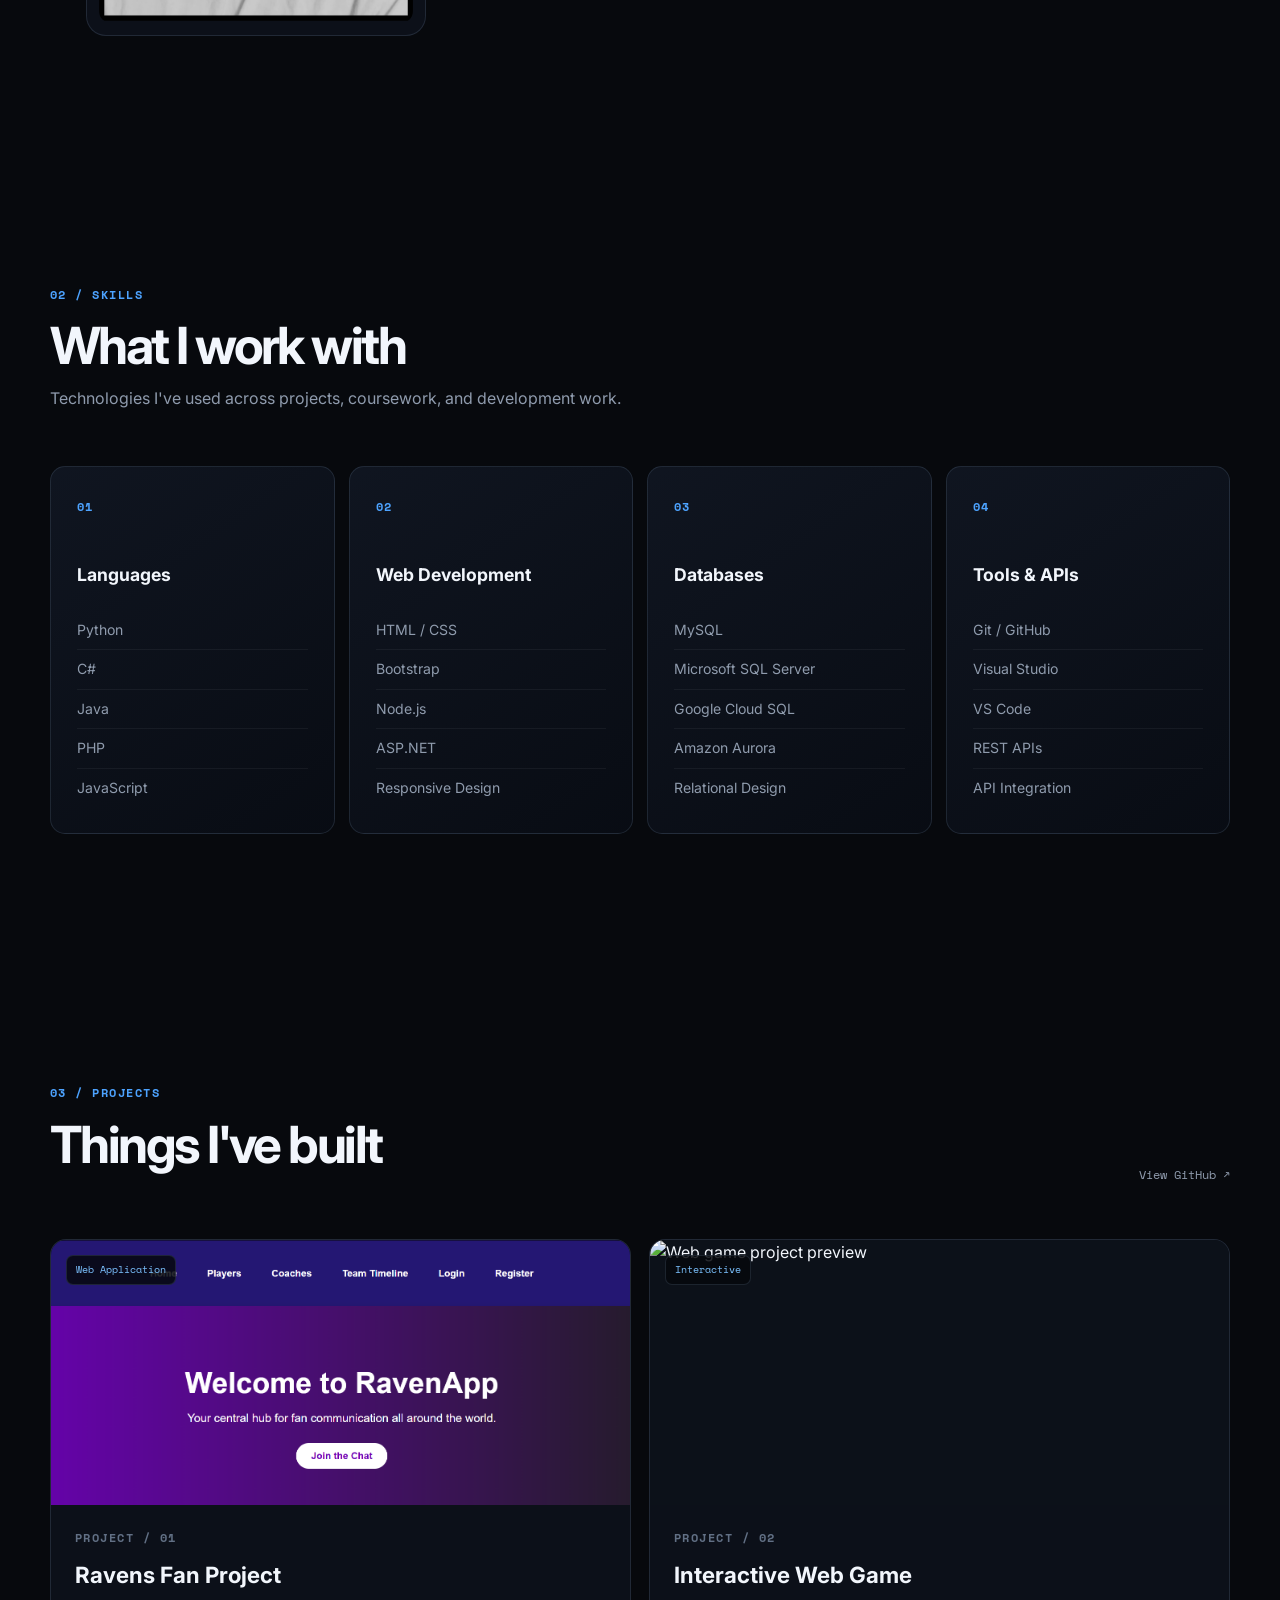
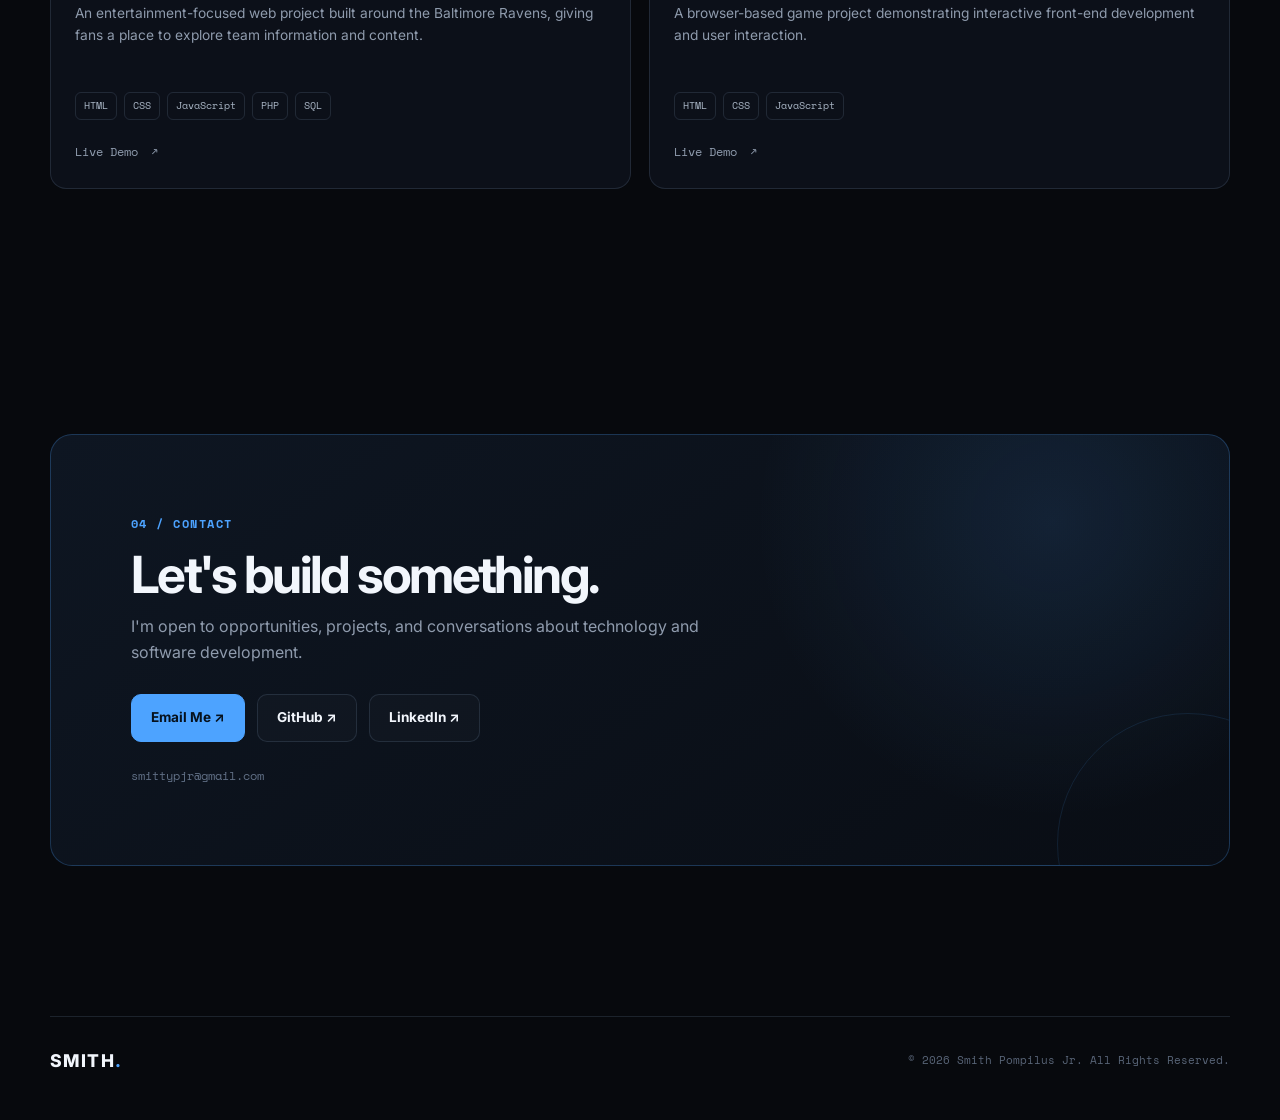
==== commit 498791d6: "new" ====
--- a/index.html
+++ b/index.html
@@ -200,7 +200,7 @@
       </div>
 
       <div class="projects-grid">
-        <!--<article class="project-card project-featured">
+        <article class="project-card project-featured">
           <div class="project-image">
             <img src="./assets/RA.png" alt="Ravens project preview" />
             <span class="project-tag">Web Application</span>
@@ -212,10 +212,10 @@
               An entertainment-focused web project built around the Baltimore
               Ravens, giving fans a place to explore team information and content.
             </p>
-            <div class="tech-tags"><span>HTML</span><span>CSS</span><span>JavaScript</span></div>
-            <a class="project-link" href="https://smithpompilus.com/PMT/app/" target="_blank" rel="noopener noreferrer">Live Demo <span>↗</span></a>
-          </div>
-        </article>-->
+            <div class="tech-tags"><span>HTML</span><span>CSS</span><span>JavaScript</span><span>PHP</span><span>SQL</span></div>
+            <a class="project-link" href="https://ravenapp.page.gd/index.php?i=2" target="_blank" rel="noopener noreferrer">Live Demo <span>↗</span></a>
+          </div>
+        </article>
 
         <article class="project-card">
           <div class="project-image">
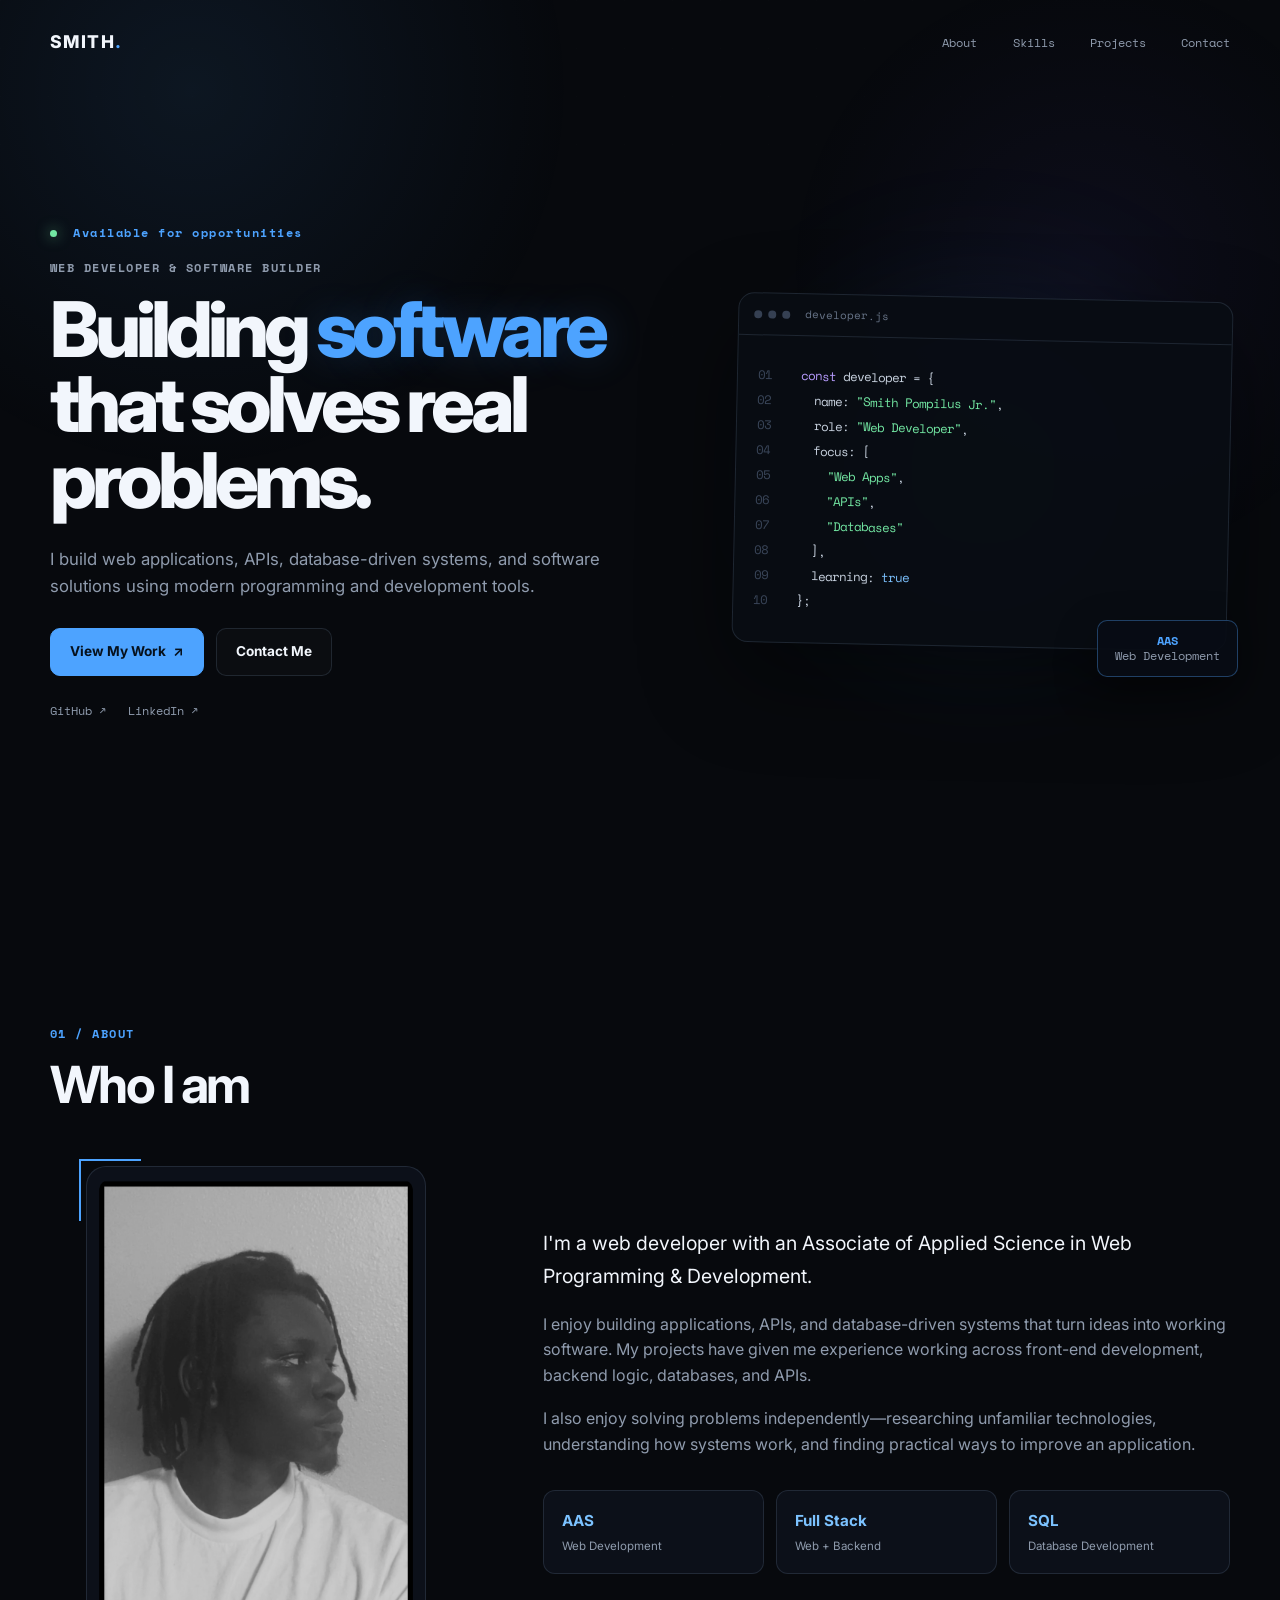
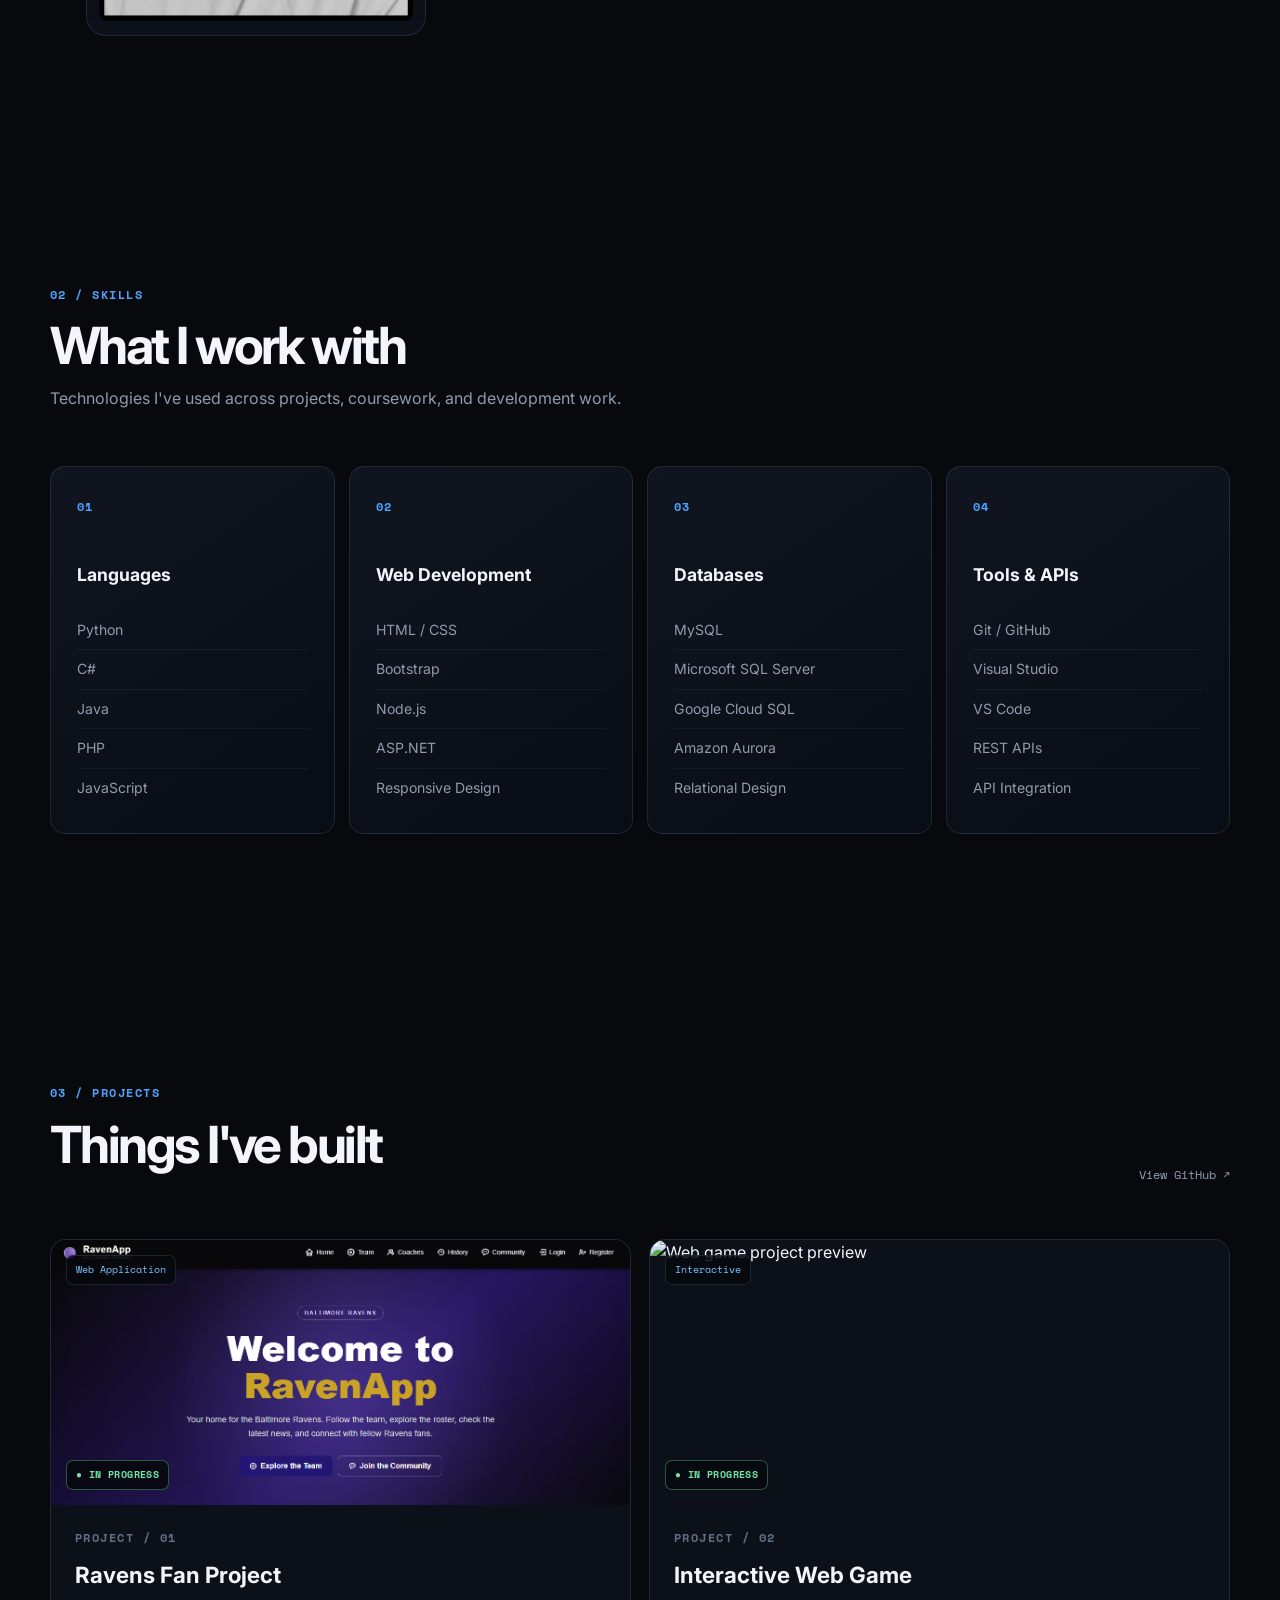
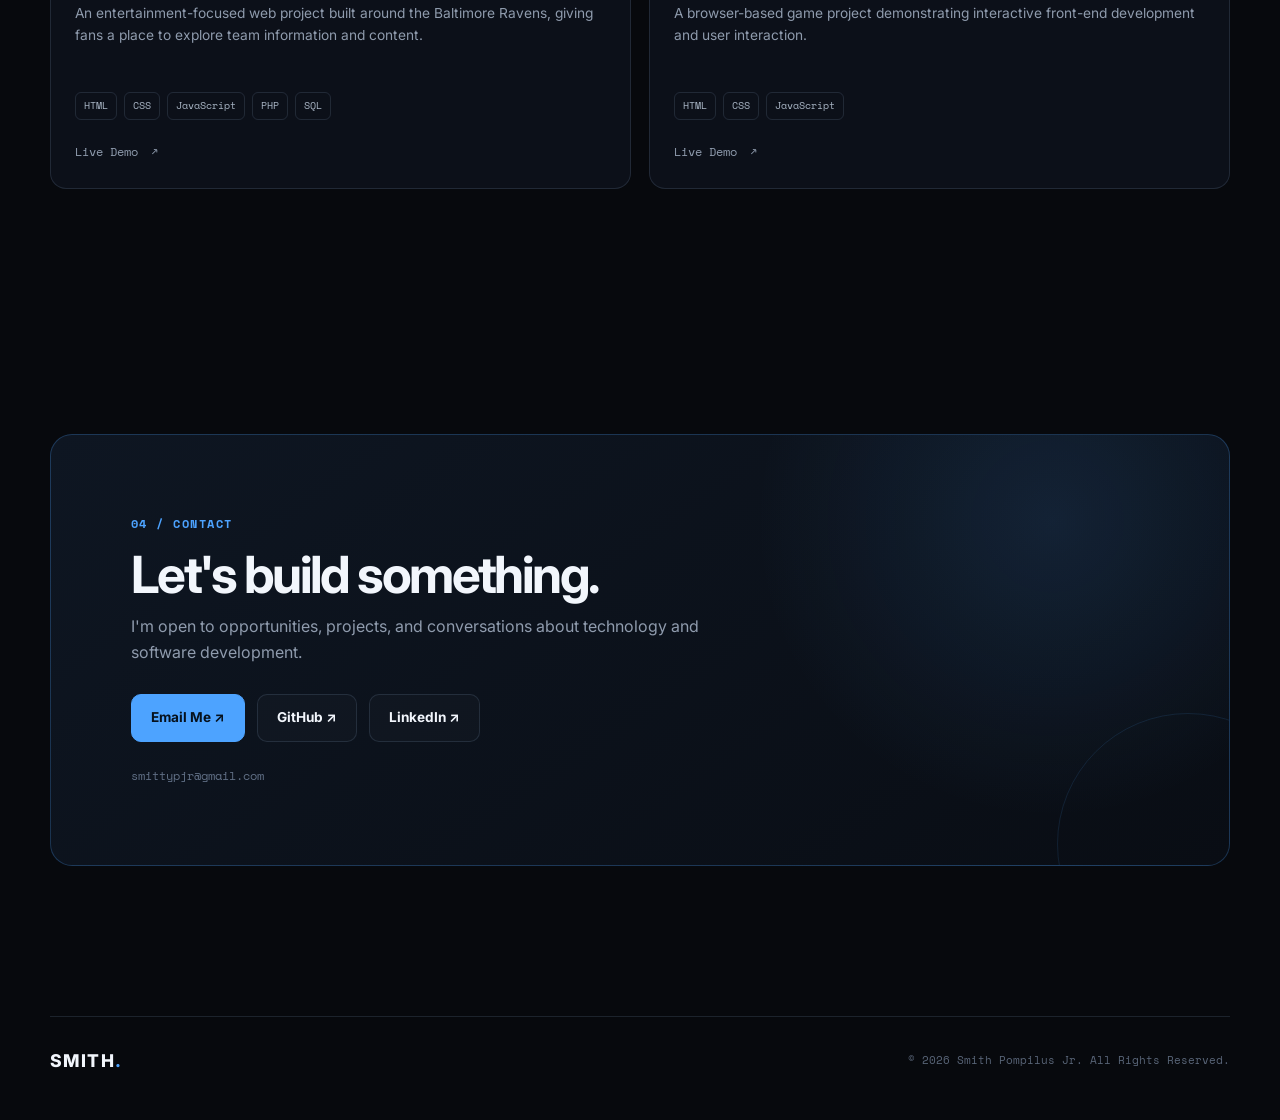
==== commit f31f626a: "update" ====
--- a/index.html
+++ b/index.html
@@ -203,6 +203,7 @@
         <article class="project-card project-featured">
           <div class="project-image">
             <img src="./assets/RA.png" alt="Ravens project preview" />
+            <span class="project-status">● IN PROGRESS</span>
             <span class="project-tag">Web Application</span>
           </div>
           <div class="project-body">
@@ -220,6 +221,7 @@
         <article class="project-card">
           <div class="project-image">
             <img src="https://github.com/sergiss/hide-and-seek/blob/master/hide-and-seek.gif?raw=true" alt="Web game project preview" />
+            <span class="project-status">● IN PROGRESS</span>
             <span class="project-tag">Interactive</span>
           </div>
           <div class="project-body">
@@ -280,7 +282,7 @@
         </p>
 
         <div class="contact-actions">
-          <a class="btn btn-primary" href="mailto:smittypjr@gmail.com">Email Me ↗</a>
+          <a class="btn btn-primary" href="https://mail.google.com/mail/?view=cm&fs=1&to=smittypjr@gmail.com" target="_blank" rel="noopener noreferrer">Email Me ↗</a>
           <a class="btn btn-secondary" href="https://github.com/jr23ps?tab=repositories" target="_blank" rel="noopener noreferrer">GitHub ↗</a>
           <a class="btn btn-secondary" href="https://www.linkedin.com/feed/" target="_blank" rel="noopener noreferrer">LinkedIn ↗</a>
         </div>
--- a/css/styles.css
+++ b/css/styles.css
@@ -612,6 +612,24 @@
   transform: scale(1.035);
 }
 
+.project-status {
+  position: absolute;
+  left: 15px;
+  bottom: 15px;
+  z-index: 2;
+
+  padding: 6px 9px;
+  border: 1px solid rgba(114, 230, 162, 0.35);
+  border-radius: 7px;
+  background: rgba(6, 9, 14, 0.88);
+
+  color: var(--green);
+  font-family: "Space Mono", monospace;
+  font-size: 0.62rem;
+  font-weight: 700;
+  letter-spacing: 0.04em;
+}
+
 .project-tag {
   position: absolute;
   left: 15px;
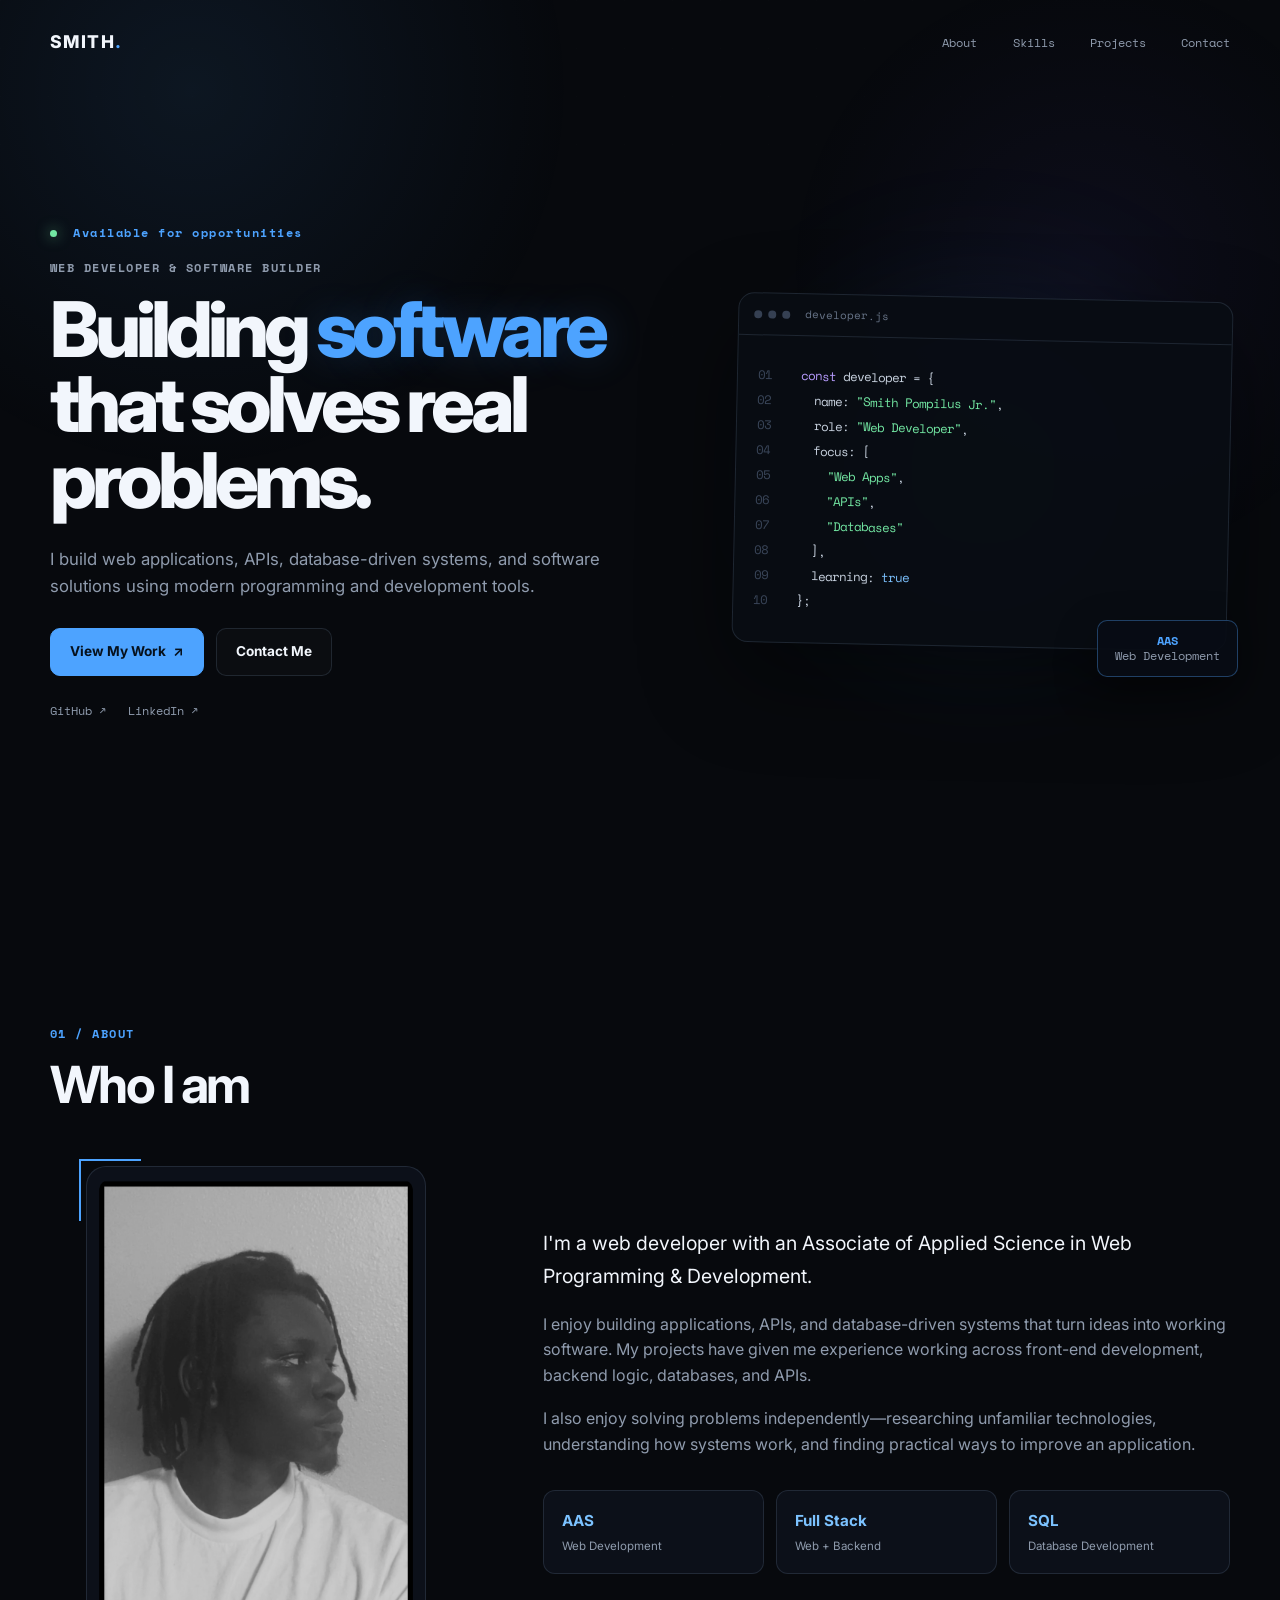
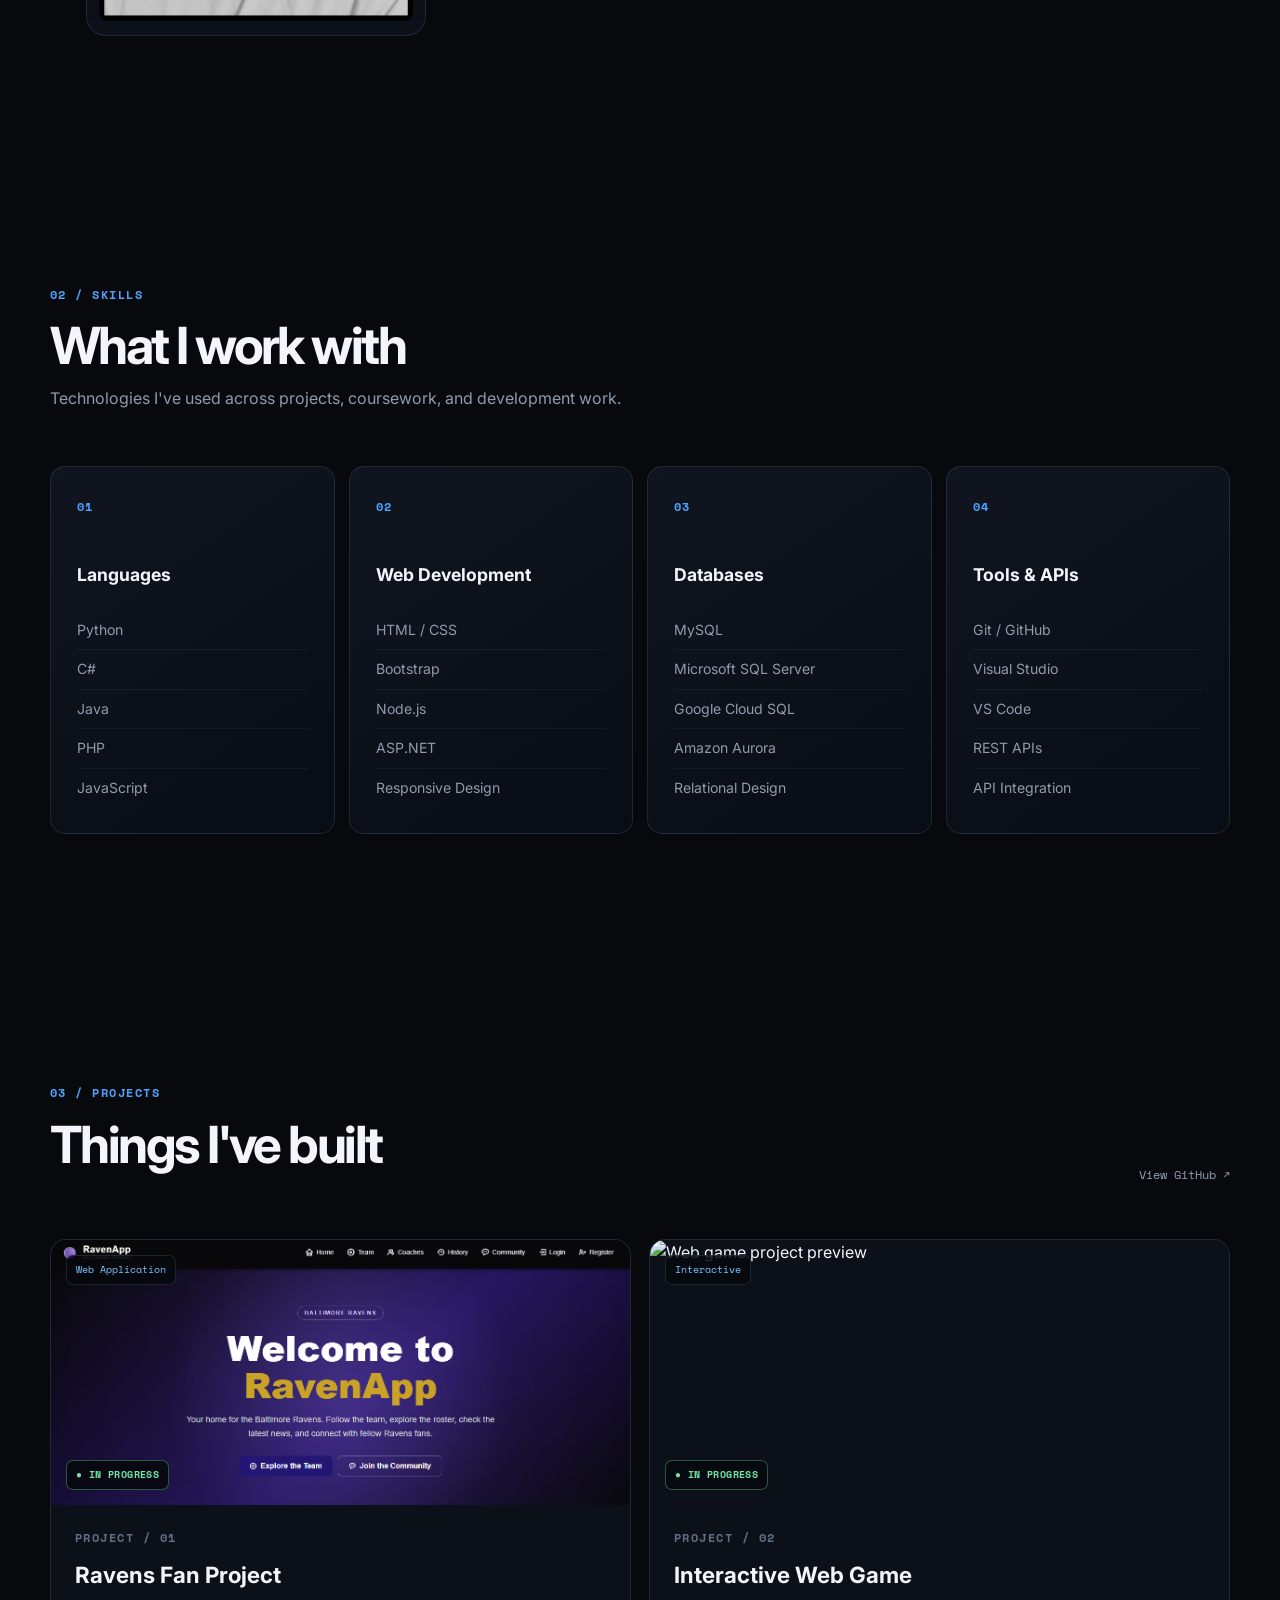
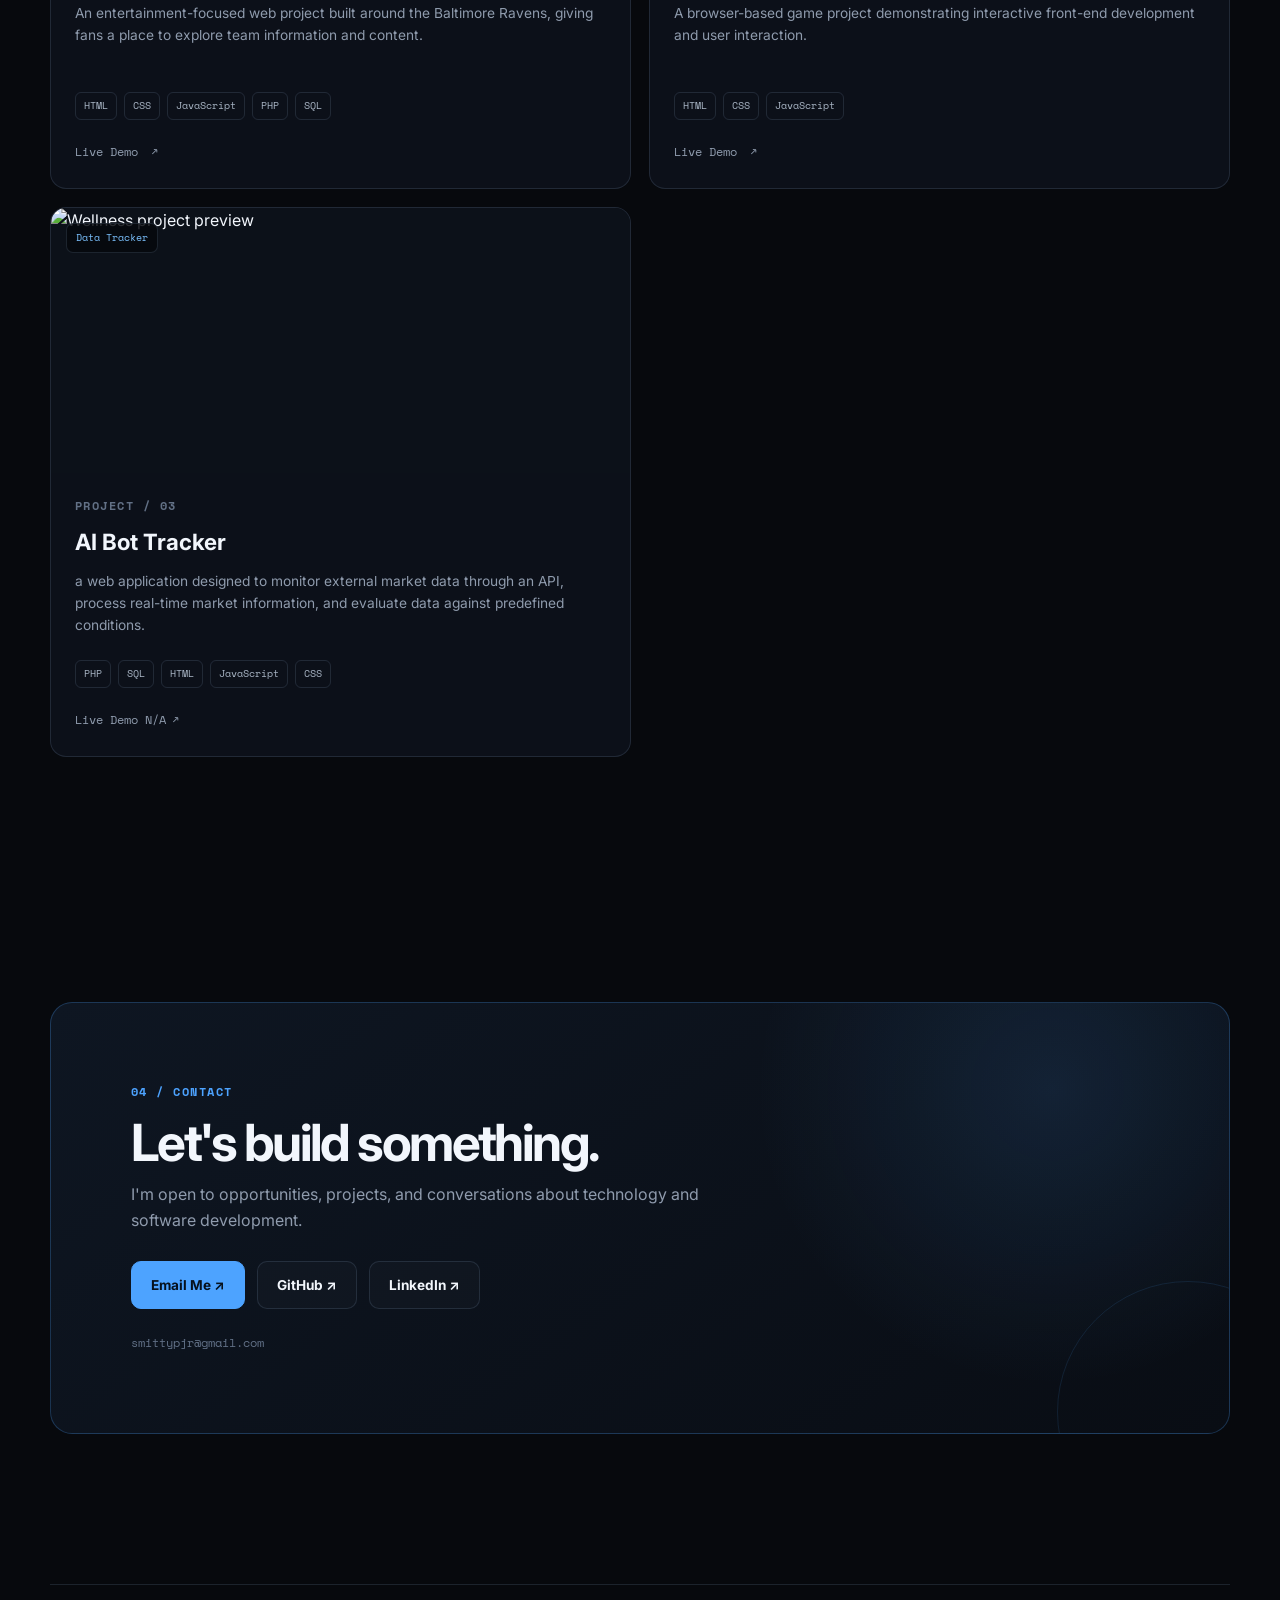
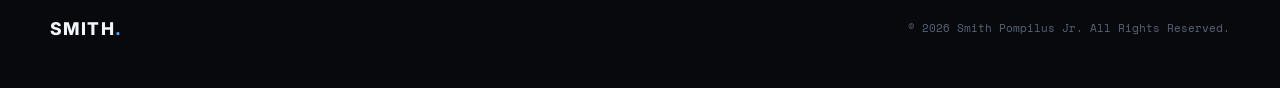
==== commit b1b77f54: "update project 3 to AI Bot Tracker" ====
--- a/index.html
+++ b/index.html
@@ -236,22 +236,22 @@
           </div>
         </article>
 
-        <!--<article class="project-card">
+        <article class="project-card">
           <div class="project-image">
             <img src="./assets/WL.png" alt="Wellness project preview" />
-            <span class="project-tag">Information</span>
+            <span class="project-tag">Data Tracker</span>
           </div>
           <div class="project-body">
             <p class="project-index">PROJECT / 03</p>
-            <h3>Wellness Website</h3>
+            <h3>AI Bot Tracker</h3>
             <p>
-              An information-focused website designed to organize and present
-              health and wellness resources in a clear interface.
+              a web application designed to monitor external market data through an API, 
+              process real-time market information, and evaluate data against predefined conditions.
             </p>
-            <div class="tech-tags"><span>HTML</span><span>CSS</span><span>Web Design</span></div>
-            <a class="project-link" href="https://smithpompilus.com/webscript/GroupProject/index.html" target="_blank" rel="noopener noreferrer">Live Demo <span>↗</span></a>
-          </div>
-        </article>-->
+            <div class="tech-tags"><span>PHP</span><span>SQL</span><span>HTML</span><span>JavaScript</span><span>CSS</span></div>
+            <a class="project-link" href="https://github.com/jr23ps/smc-trading-bot" target="_blank" rel="noopener noreferrer">Live Demo N/A<span>↗</span></a>
+          </div>
+        </article>
 
         <!--<article class="project-card">
           <div class="project-image">
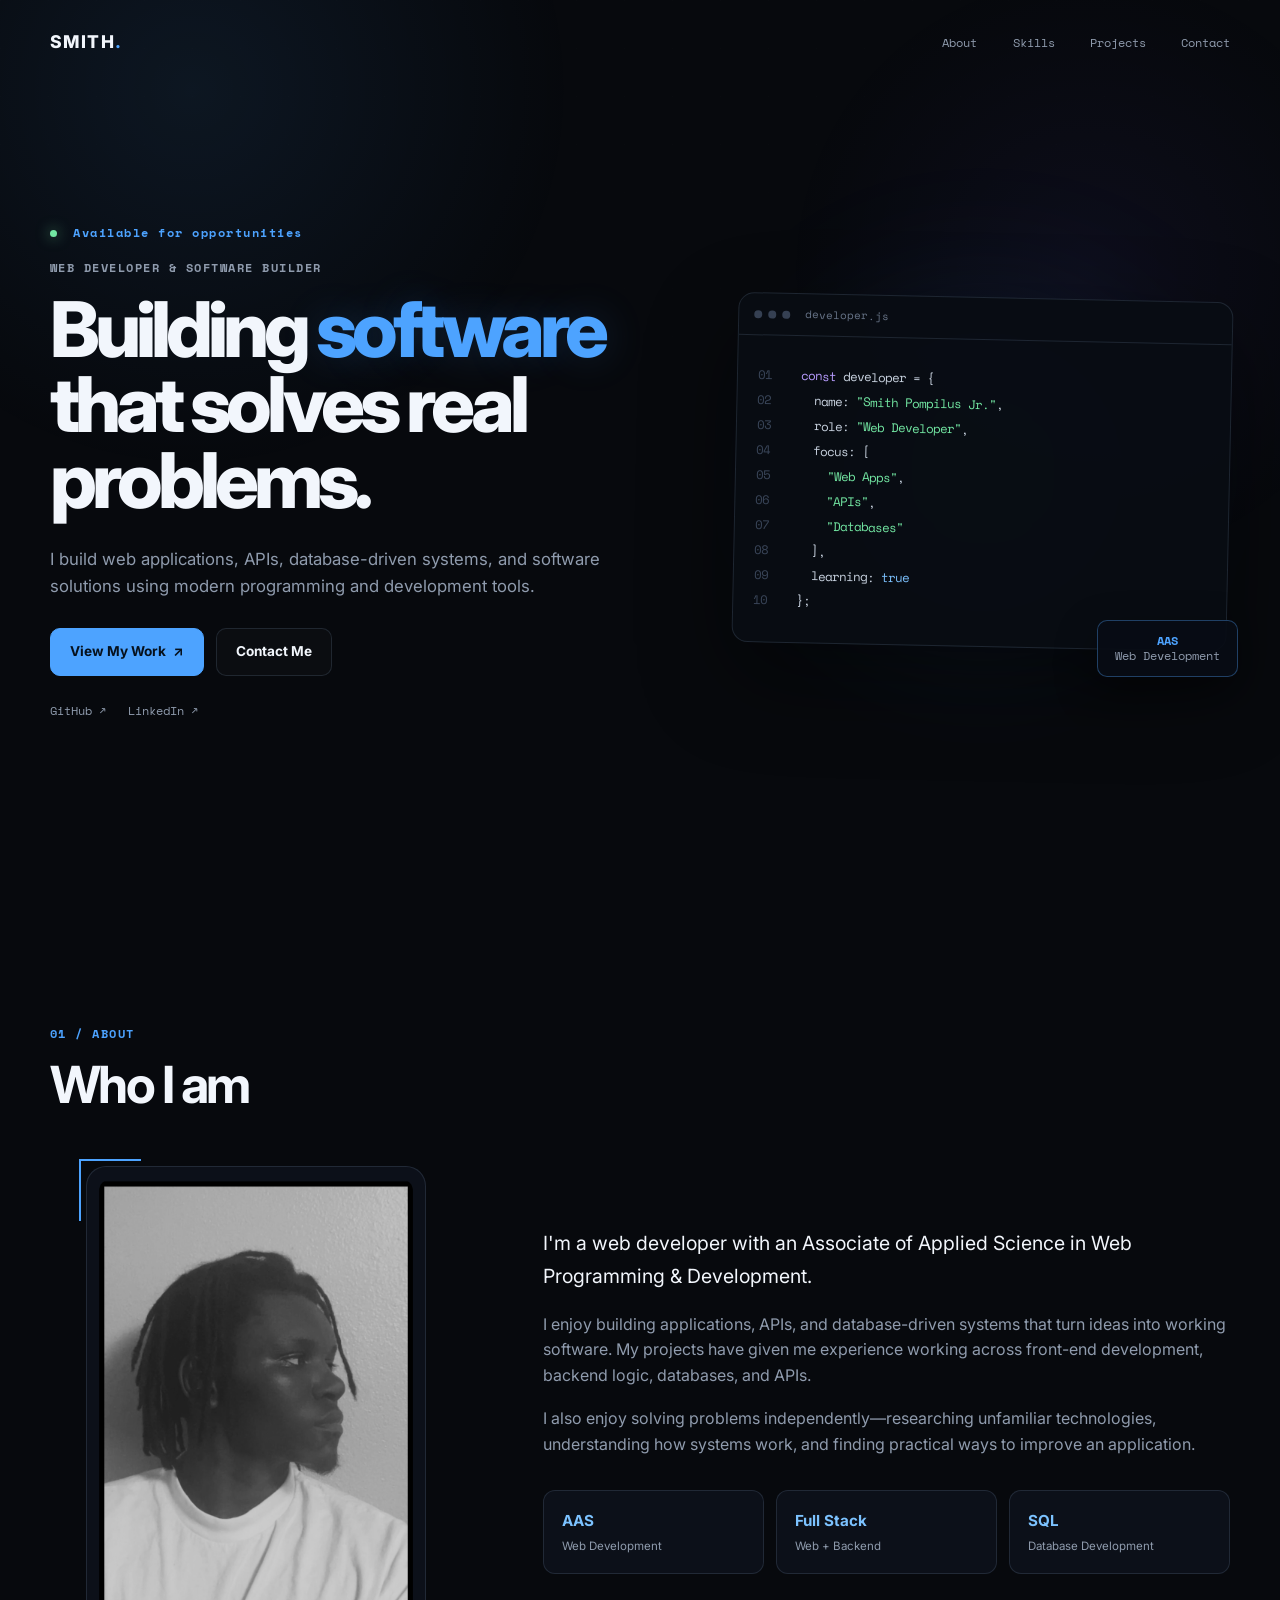
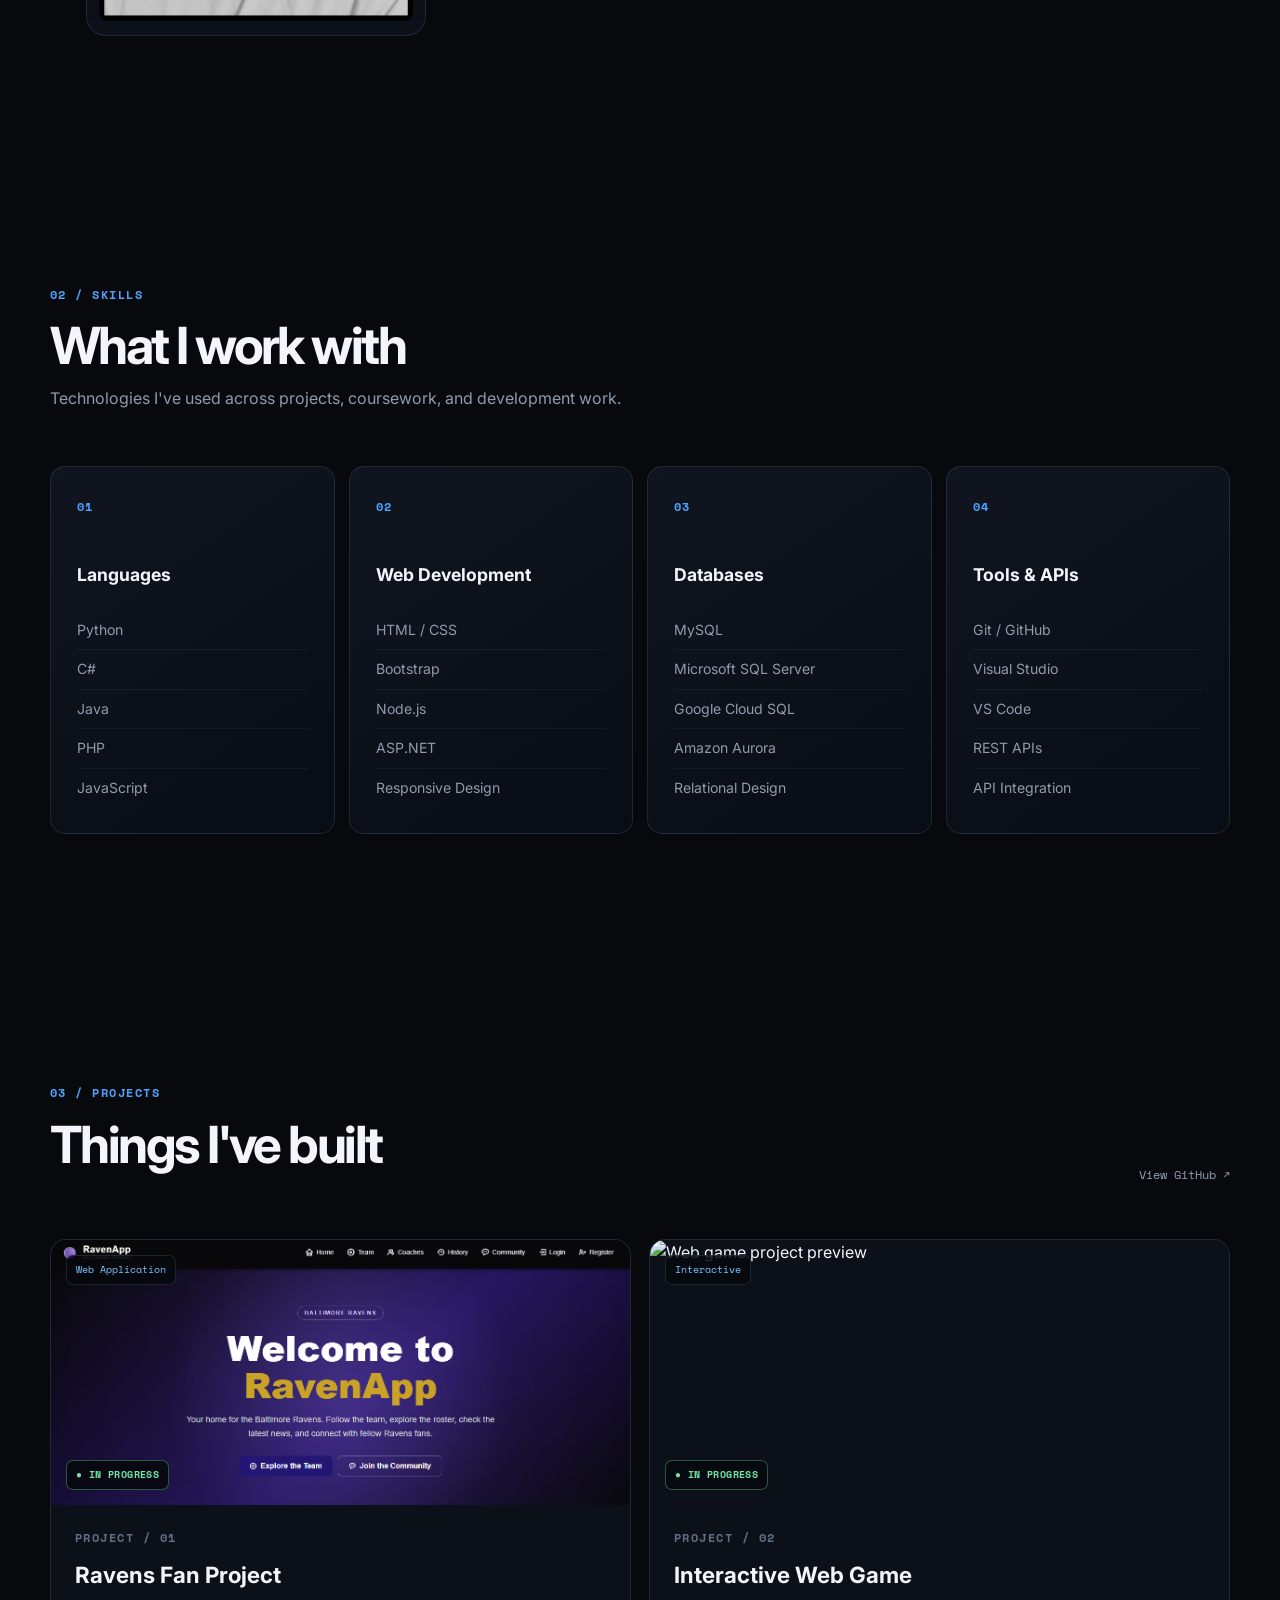
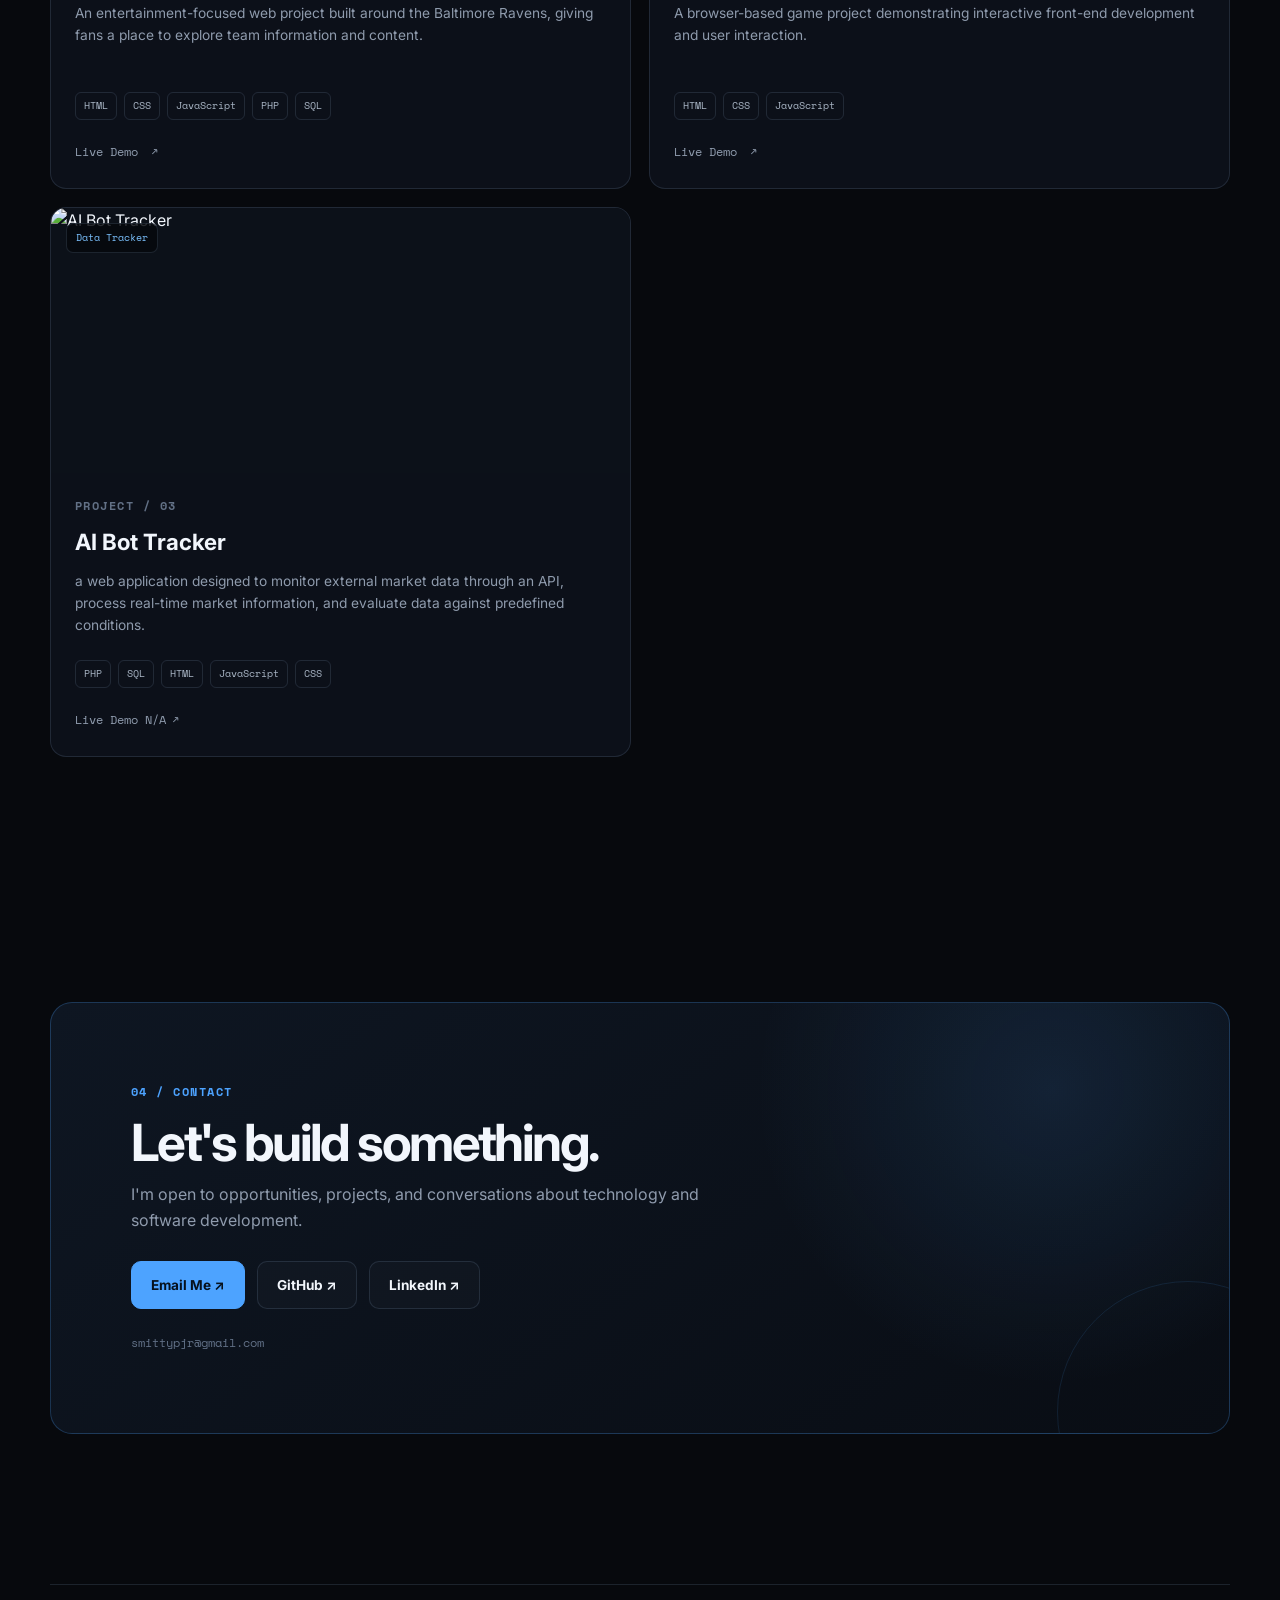
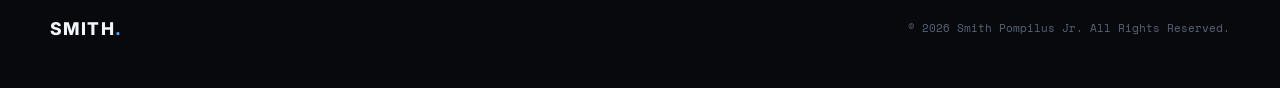
==== commit 6897f639: "update project 3 to AI Bot Tracker" ====
--- a/index.html
+++ b/index.html
@@ -238,7 +238,7 @@
 
         <article class="project-card">
           <div class="project-image">
-            <img src="./assets/WL.png" alt="Wellness project preview" />
+            <img src="./assets/AI.png" alt="AI Bot Tracker" />
             <span class="project-tag">Data Tracker</span>
           </div>
           <div class="project-body">
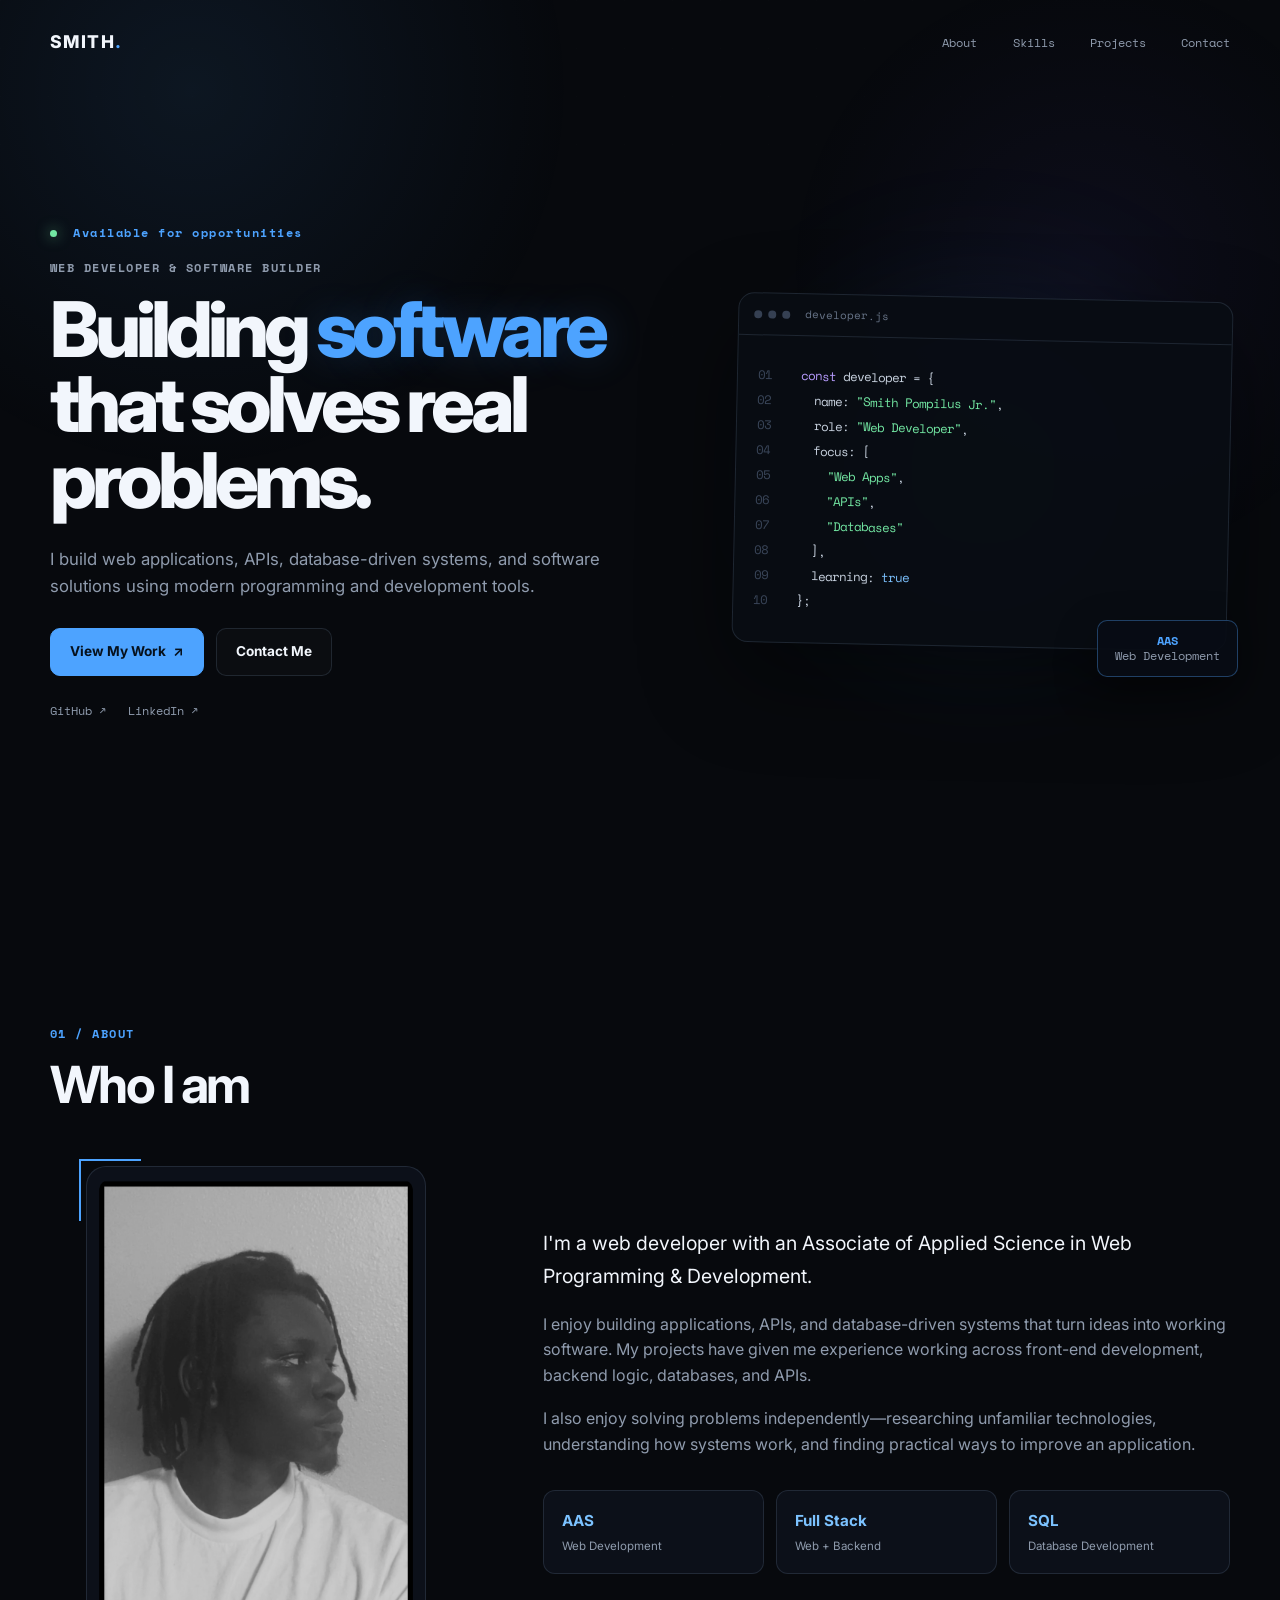
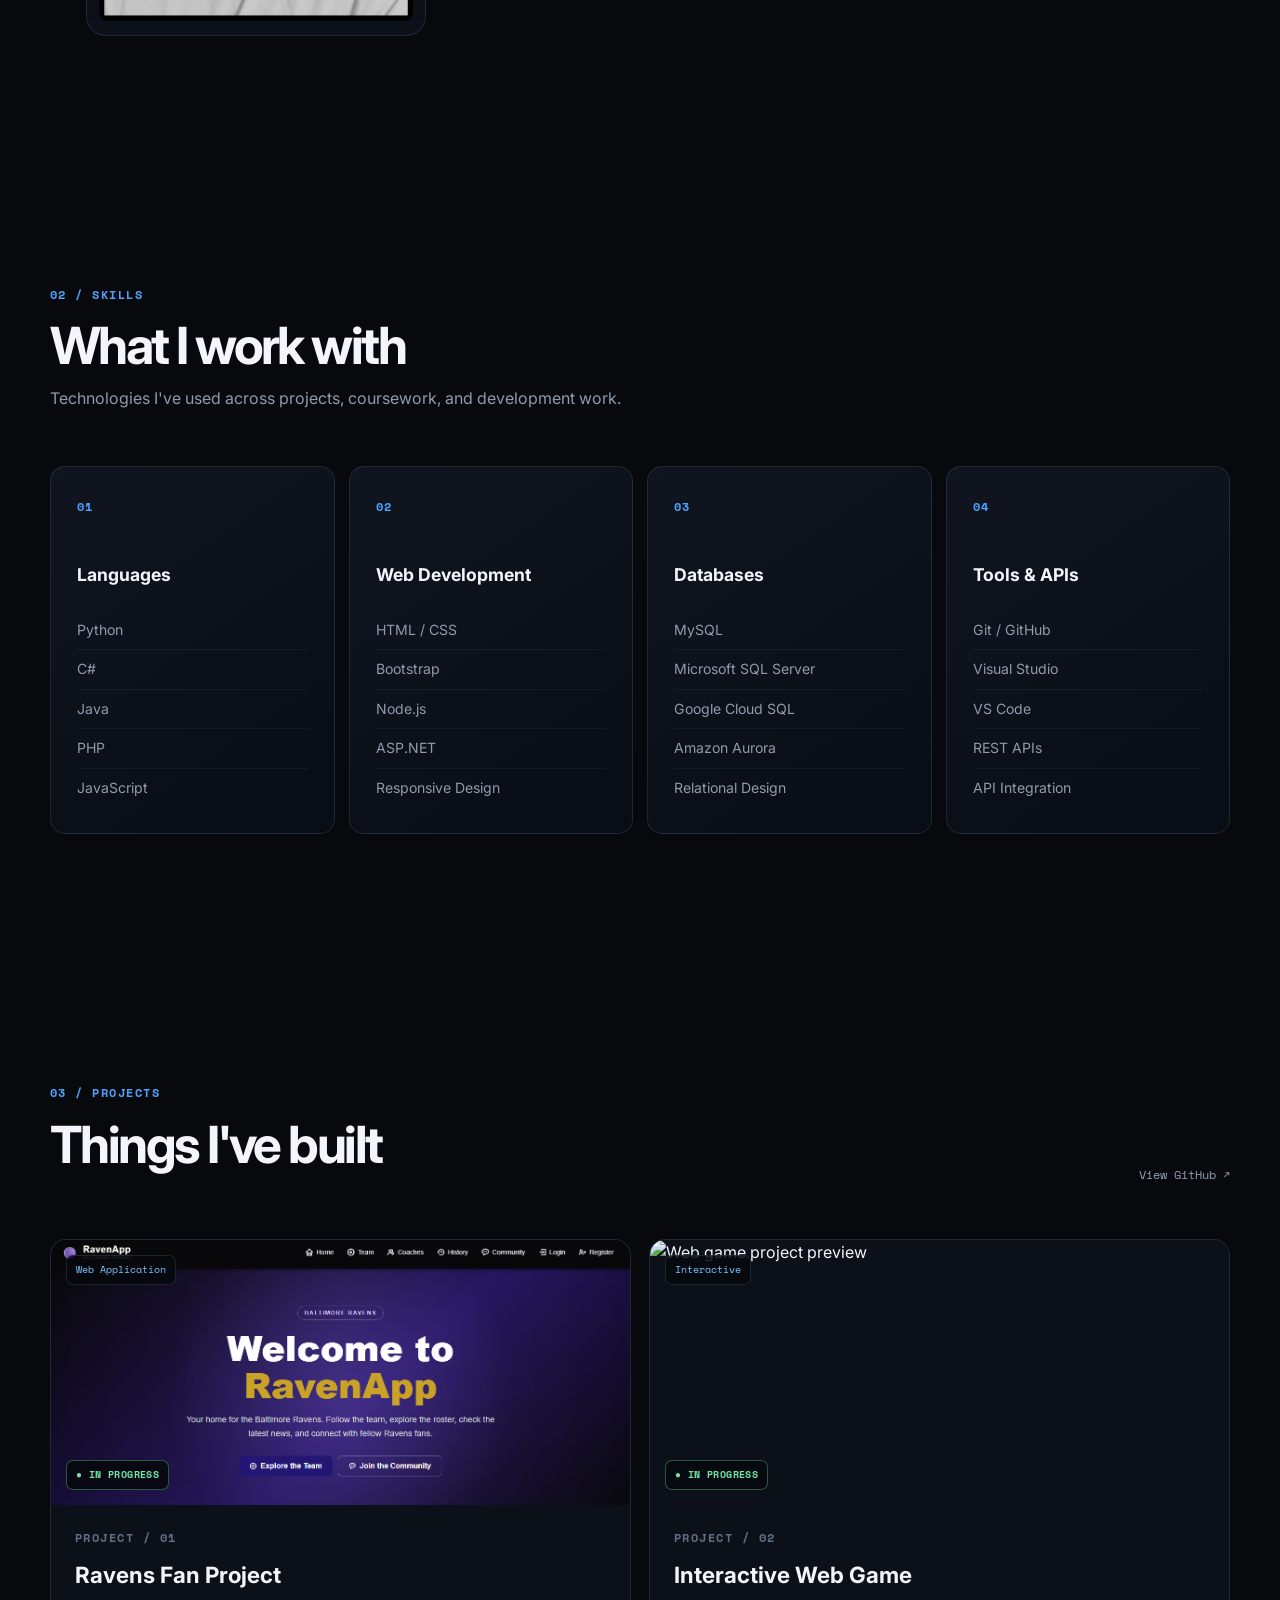
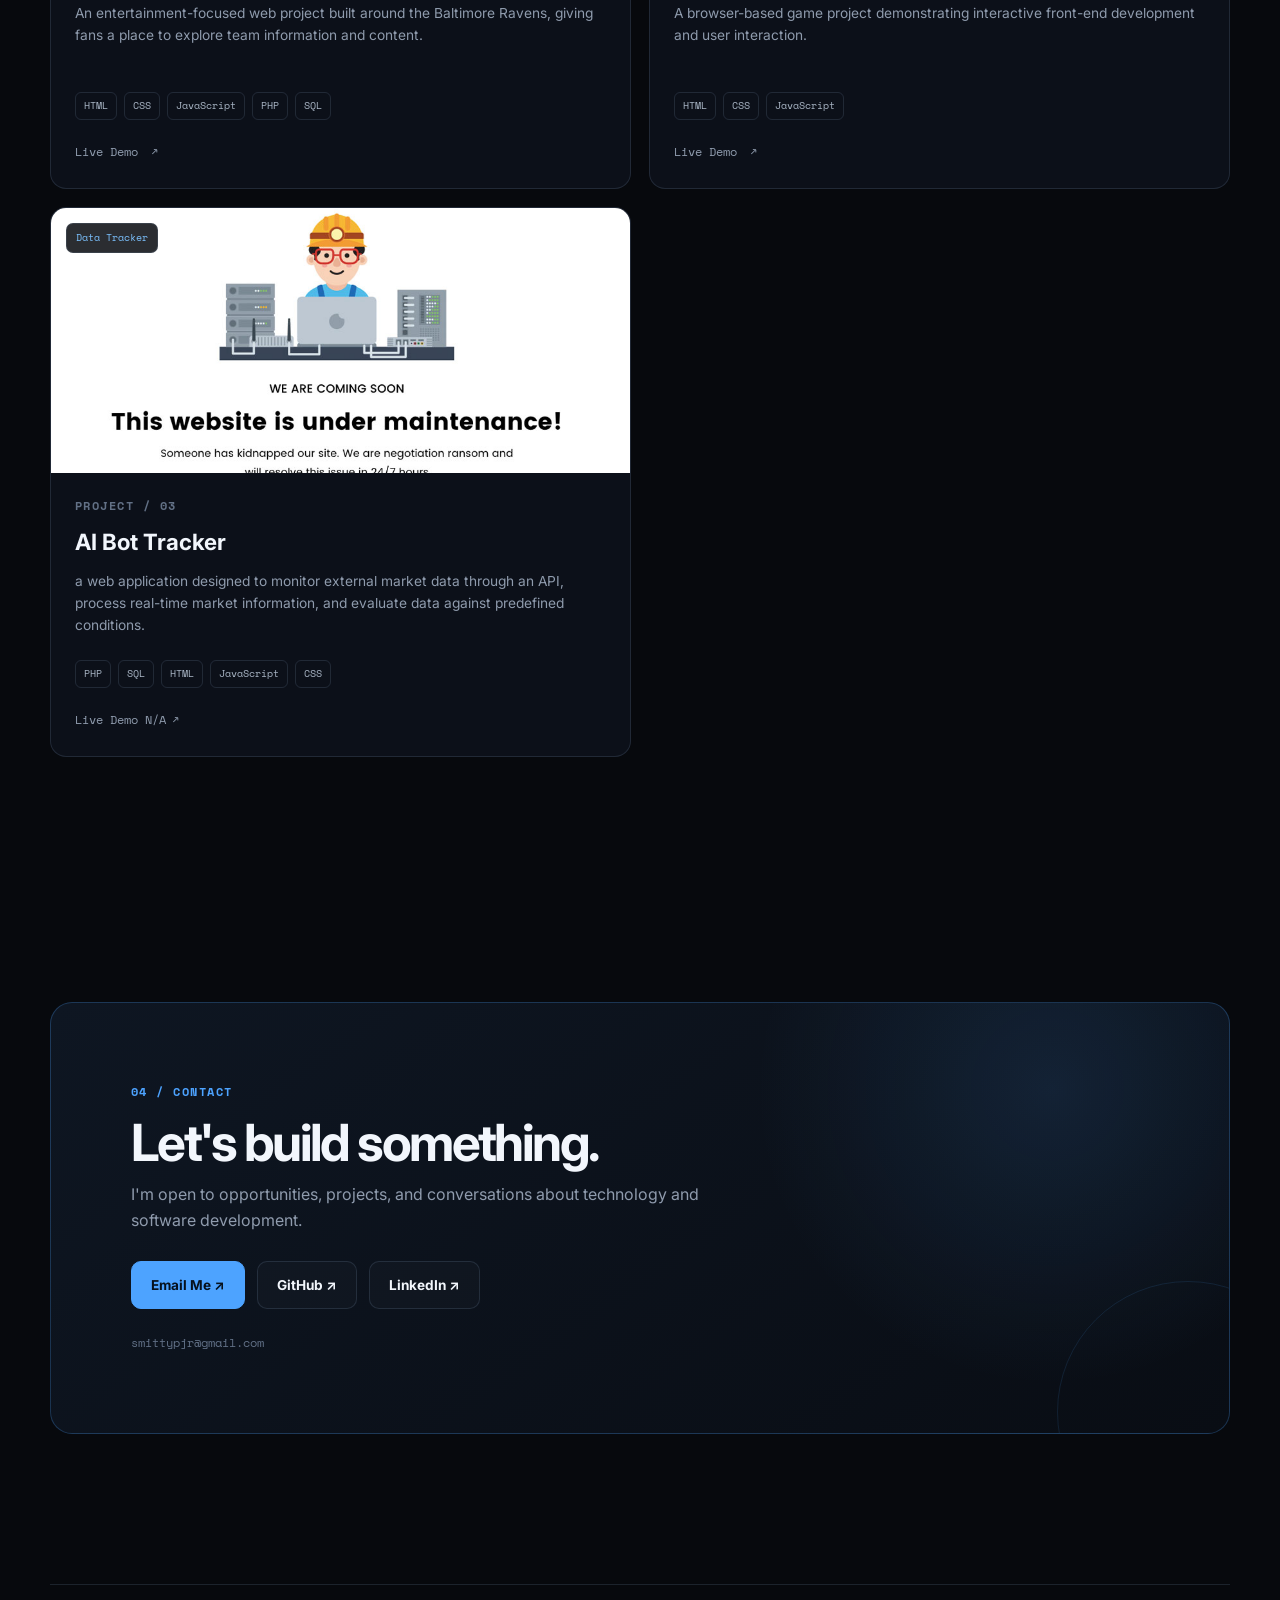
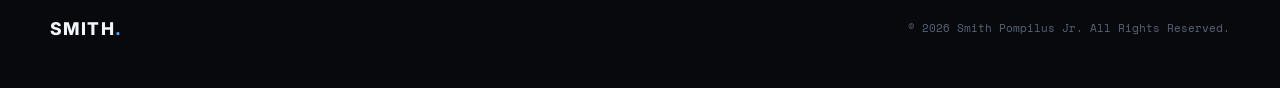
==== commit 41d4c624: "update project 3 to AI Bot Tracker" ====
--- a/index.html
+++ b/index.html
@@ -238,7 +238,7 @@
 
         <article class="project-card">
           <div class="project-image">
-            <img src="./assets/AI.png" alt="AI Bot Tracker" />
+            <img src="./assets/AI.jpg" alt="AI Bot Tracker" />
             <span class="project-tag">Data Tracker</span>
           </div>
           <div class="project-body">
